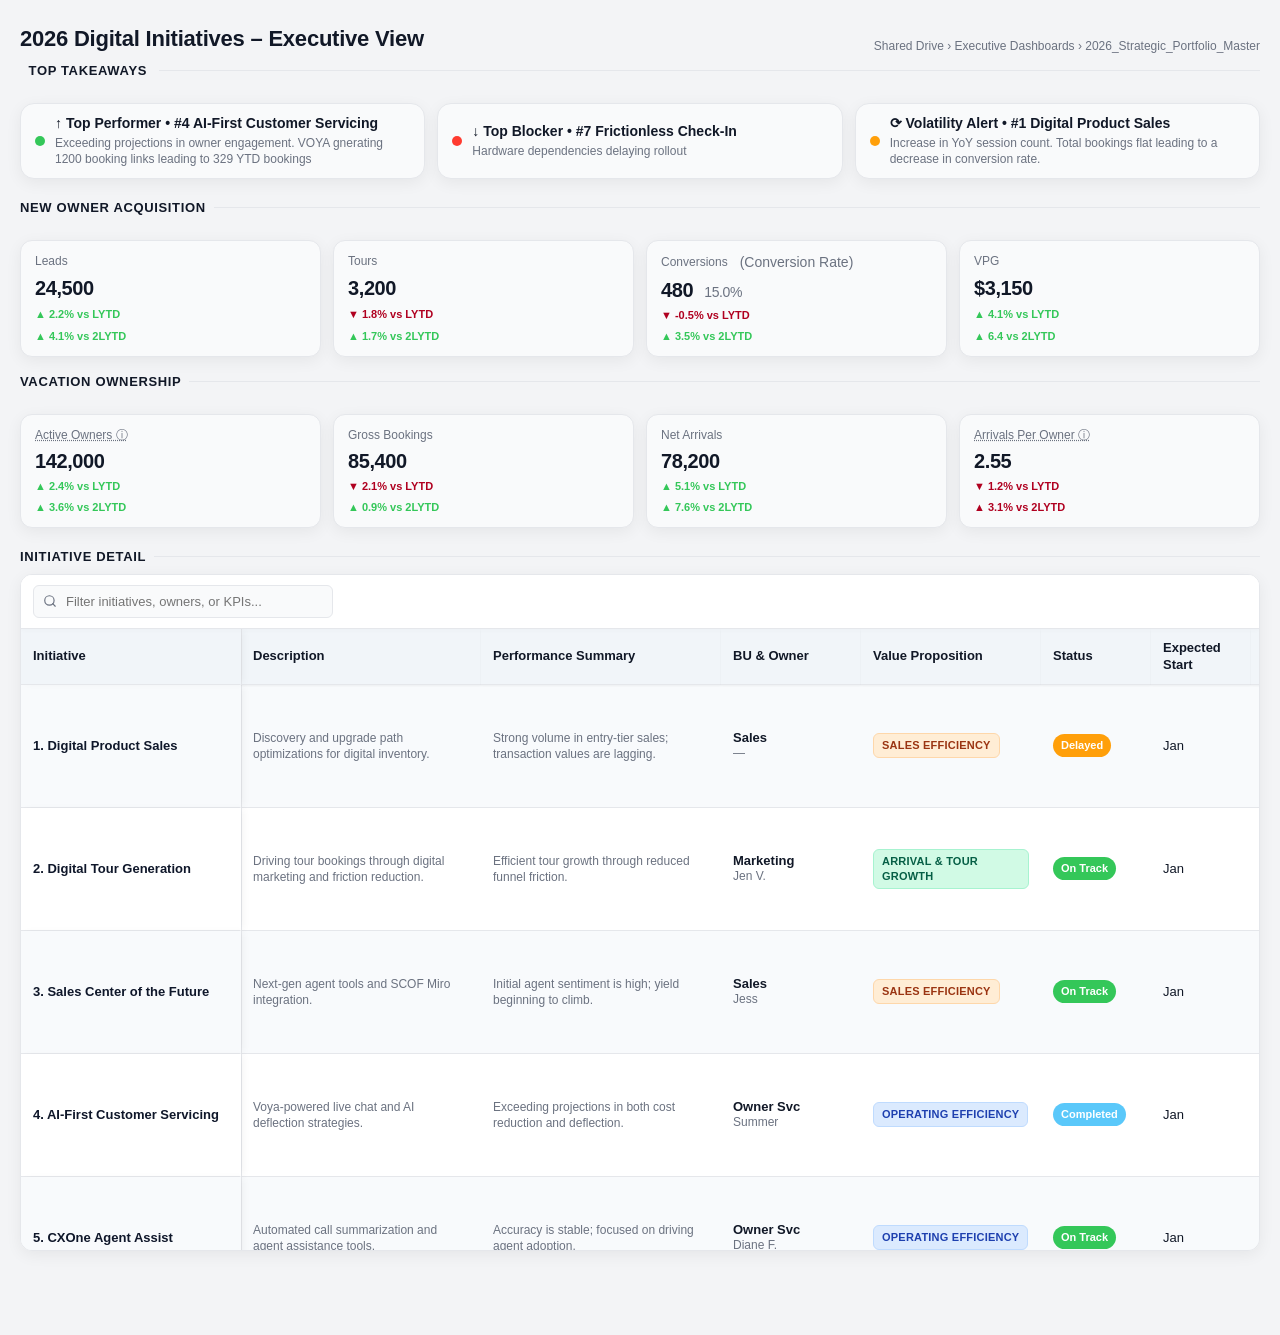
==== docs/2026 Digital Portfolio Initiative Dashboard V0.2.html @ 613de6ae "Move dashboard HTML files to docs/ and add TOC links Move 3 uploaded dashboards from docs/data/ to d" ====
<!doctype html>
<html lang="en">
<head>
  <meta charset="utf-8" />
  <title>2026 Digital Initiatives – Executive Excel View</title>
  <meta name="viewport" content="width=device-width, initial-scale=1" />
  <style>
    /* ========================================
      CSS VARIABLES & THEME CONFIGURATION
      ========================================
    */
    :root {
      --bg: #F3F4F6;
      --surface: #F9FAFB;
      --text: #111827;
      --muted: #6B7280;
      --grid: #E5E7EB;
      --shadow: 0 4px 16px rgba(0, 0, 0, .06);
      
      /* Header Background */
      --header-bg: #F1F5F9; 

      /* Status Colors */
      --accent: #0A84FF;
      --ok: #34C759;
      --warn: #FF9F0A;
      --danger: #FF3B30;
      --done: #5AC8FA;
      
      /* Delta Colors */
      --pos: #0654B5;
      --neg: #B00020;
      
      /* Value Prop Colors */
      --vp-guest-bg: #F3E8FF; --vp-guest-text: #6B21A8; 
      --vp-ops-bg: #DBEAFE; --vp-ops-text: #1E40AF;   
      --vp-sales-bg: #FFEDD5; --vp-sales-text: #9A3412; 
      --vp-growth-bg: #D1FAE5; --vp-growth-text: #065F46;

      /* Fonts */
      --font-ui: -apple-system, BlinkMacSystemFont, "Segoe UI", Roboto, Helvetica, Arial, "Apple Color Emoji", "Segoe UI Emoji";
      --font-tabular: ui-monospace, SFMono-Regular, Menlo, Monaco, Consolas, "Liberation Mono", monospace;
      
      /* Dimensions */
      --spark-w: clamp(140px, 15vw, 240px);
      --spark-h: 24px;
    }

    /* ========================================
      GLOBAL RESET & LAYOUT
      ========================================
    */
    html, body {
      background: var(--bg);
      color: var(--text);
      margin: 0;
    }

    body {
      font-family: var(--font-ui);
      line-height: 1.35;
      display: flex;
      flex-direction: column;
      min-height: 100vh;
    }

    .wrap {
      width: 100%;
      max-width: 1800px;
      margin: 0 auto;
      padding: 24px 20px 60px; /* Added bottom padding for scroll clearance */
      display: flex;
      flex-direction: column;
      box-sizing: border-box;
    }

    /* ========================================
      HEADER & SIGNALS SECTIONS
      ========================================
    */
    header.page-title {
      display: grid;
      grid-template-columns: 1fr auto;
      align-items: end;
      gap: 12px;
      margin-bottom: 8px;
    }

    header.page-title h1 {
      margin: 0;
      font-weight: 700;
      letter-spacing: -0.01em;
      font-size: 22px;
    }

    header.page-title .path {
      color: var(--muted);
      font-size: 12px;
    }

    .signals {
      display: grid;
      grid-template-columns: repeat(3, 1fr);
      gap: 12px;
      margin: 16px 0 20px;
    }

    .chip {
      background: var(--surface);
      border: 1px solid var(--grid);
      border-radius: 14px;
      padding: 10px 14px;
      box-shadow: var(--shadow);
      display: grid;
      grid-template-columns: auto 1fr;
      gap: 10px;
      align-items: center;
    }

    .dot { width: 10px; height: 10px; border-radius: 50%; }
    .chip.top .dot { background: var(--ok); }
    .chip.block .dot { background: var(--danger); }
    .chip.vol .dot { background: var(--warn); }
    
    .chip h3 { margin: 0; font-size: 14px; }
    .chip p { margin: 2px 0 0; font-size: 12px; color: var(--muted); }

    /* ========================================
      KPI SUMMARY SECTION
      ========================================
    */
    .kpi-container {
      margin-bottom: 20px;
      display: flex;
      flex-direction: column;
      gap: 16px;
    }

    .kpi-row-header {
      font-size: 13px;
      font-weight: 700;
      color: var(--text);
      text-transform: uppercase;
      letter-spacing: 0.05em;
      margin-bottom: 8px;
      display: flex;
      align-items: center;
      gap: 8px;
    }

    .kpi-row-header::after {
      content: '';
      flex: 1;
      height: 1px;
      background: var(--grid);
    }

    .cards-row {
      display: grid;
      grid-template-columns: repeat(4, 1fr);
      gap: 12px;
    }

    .card {
      background: var(--surface);
      border: 1px solid var(--grid);
      border-radius: 12px;
      padding: 12px 14px;
      box-shadow: var(--shadow);
      display: flex;
      flex-direction: column;
      justify-content: space-between;
    }

    .card .label { 
      font-size: 12px; 
      color: var(--muted); 
      margin-bottom: 6px; 
      display: flex;
      align-items: center;
      gap: 6px;
    }
    
    .card .value { 
      font-size: 20px; 
      font-weight: 700; 
      letter-spacing: -0.02em; 
      font-variant-numeric: tabular-nums; 
      color: var(--text);
      line-height: 1.2;
    }

    .card .sub-value {
      font-size: 14px;
      font-weight: 500;
      color: var(--muted);
      margin-left: 6px;
    }
    
    /* Comparison / Trend Style */
    .card .comp {
      font-size: 11px;
      margin-top: 6px;
      font-weight: 600;
      display: flex;
      align-items: center;
      gap: 4px;
    }
    .comp.pos { color: var(--ok); }
    .comp.neg { color: var(--neg); }

    /* Tooltips */
    .has-tooltip {
      cursor: help;
      text-decoration: underline dotted var(--muted);
      position: relative;
    }

    .has-tooltip:hover::after {
      content: attr(data-tooltip);
      position: absolute;
      bottom: 100%;
      left: 0;
      transform: translateY(-8px);
      background: #1F2937;
      color: #fff;
      padding: 8px 12px;
      border-radius: 6px;
      font-size: 12px;
      line-height: 1.4;
      white-space: pre-wrap;
      width: 220px;
      z-index: 100;
      box-shadow: 0 10px 15px -3px rgba(0, 0, 0, 0.1);
      font-weight: 400;
      pointer-events: none;
    }

    /* Utilities */
    .text-ok { color: var(--ok); font-weight: 600; }
    .text-neg { color: var(--neg); font-weight: 600; }
    .delta.pos { color: var(--pos); font-weight: 600; }
    .delta.neg { color: var(--neg); font-weight: 600; }
    
    /* ========================================
      SEARCH FEATURE
      ========================================
    */
    .search-container {
      position: sticky;
      top: 0;
      left: 0;
      z-index: 30;
      background: #fff;
      padding: 10px 12px;
      border-bottom: 1px solid var(--grid);
      display: flex;
      align-items: center;
      box-shadow: 0 2px 4px rgba(0,0,0,0.02); 
    }
    
    .search-wrapper {
      position: relative;
      width: 300px;
    }
    
    .search-icon {
      position: absolute;
      left: 10px;
      top: 50%;
      transform: translateY(-50%);
      color: var(--muted);
      width: 14px;
      height: 14px;
      pointer-events: none;
    }
    
    #tableSearch {
      width: 100%;
      padding: 8px 12px 8px 32px;
      border: 1px solid var(--grid);
      border-radius: 6px;
      font-size: 13px;
      font-family: var(--font-ui);
      background: var(--surface);
      transition: all 0.2s ease;
      box-sizing: border-box;
    }
    
    #tableSearch:focus {
      outline: none;
      border-color: var(--accent);
      background: #fff;
      box-shadow: 0 0 0 3px rgba(10, 132, 255, 0.1);
    }

    tr.hidden { display: none; }

    /* ========================================
      MAIN DATA TABLE STYLES
      ========================================
    */
    .table-wrap {
      background: #fff;
      border: 1px solid var(--grid);
      border-radius: 12px;
      box-shadow: var(--shadow);
      
      /* SCROLL CONFIGURATION: 
         1. overflow: auto allows both X and Y scrolling within this box.
         2. max-height: 75vh ensures the box never grows larger than 75% of the screen.
            This forces the scrollbar to appear at the bottom of the viewport 
            even if the list is very long. 
      */
      overflow: auto;
      max-height: 75vh;
      
      margin-bottom: 24px;
      position: relative;
    }

    table {
      width: 100%;
      border-collapse: separate;
      border-spacing: 0;
      font-size: 13px;
      table-layout: fixed;
      min-width: 1600px; /* Forces horizontal scroll on smaller screens */
    }

    /* COLUMN WIDTHS */
    col.col-init { width: 220px; }
    col.col-desc { width: 240px; }
    col.col-perf { width: 240px; }
    col.col-owner { width: 140px; }
    col.col-value { width: 180px; } 
    col.col-status { width: 110px; }
    col.col-start { width: 100px; }
    col.col-astart { width: 100px; }
    col.col-expq { width: 120px; }
    col.col-acomp { width: 120px; }
    col.col-cost { width: 100px; }
    col.col-roi { width: 100px; }
    col.col-actroi { width: 100px; }
    col.col-kpi { width: 140px; }
    col.col-actual { width: 90px; }
    col.col-proj { width: 90px; }
    col.col-goal { width: 90px; }
    col.col-delta { width: 100px; }
    col.col-kpiCharts { width: 200px; }

    /* Table Header Styling */
    thead th {
      position: sticky;
      /* Top offset accounts for the search bar height (approx 53px) */
      top: 53px; 
      background: var(--header-bg); 
      z-index: 20;
      text-align: left;
      padding: 10px 12px;
      border-bottom: 1px solid var(--grid);
      font-weight: 600;
      box-shadow: 0 1px 2px rgba(0,0,0,0.05);
    }

    tbody td {
      border-bottom: 1px solid var(--grid);
      padding: 8px 12px;
      vertical-align: middle;
    }

    /* ZEBRA STRIPING */
    tbody tr:nth-child(6n+1), tbody tr:nth-child(6n+2), tbody tr:nth-child(6n+3) { background-color: #F8FAFC; }
    tbody tr:nth-child(6n+1) .sticky, tbody tr:nth-child(6n+2) .sticky, tbody tr:nth-child(6n+3) .sticky { background-color: #F8FAFC; }
    tbody tr:nth-child(6n+4) .sticky, tbody tr:nth-child(6n+5) .sticky, tbody tr:nth-child(6n+6) .sticky { background-color: #FFFFFF; }

    /* STICKY COLUMN (LEFT) */
    th.sticky, td.sticky {
      position: sticky;
      left: 0;
      z-index: 15; /* Higher than normal cells, lower than Thead */
      background: inherit; 
      box-shadow: 4px 0 8px -2px rgba(0,0,0,0.05), 1px 0 0 var(--grid);
      border-right: 1px solid transparent; 
    }
    
    /* Sticky Corner (Top Left) needs highest Z-index */
    thead th.sticky {
      z-index: 25;
      background: var(--header-bg);
    }

    /* Alignment & Cells */
    td.center { text-align: center; }
    td.right { text-align: right; font-variant-numeric: tabular-nums; font-family: var(--font-tabular); }

    .status { display: inline-block; padding: 4px 8px; border-radius: 999px; font-size: 11px; font-weight: 600; }
    .status.on { color: #fff; background: var(--ok); }
    .status.delay { color: #fff; background: var(--warn); }
    .status.done { color: #fff; background: var(--done); }
    .status.block { color: #fff; background: var(--danger); }

    .vp-pill { display: inline-block; padding: 4px 8px; border-radius: 6px; font-size: 11px; font-weight: 600; text-transform: uppercase; letter-spacing: 0.02em; }
    .vp-pill.guest { background: var(--vp-guest-bg); color: var(--vp-guest-text); border: 1px solid #E9D5FF; }
    .vp-pill.ops { background: var(--vp-ops-bg); color: var(--vp-ops-text); border: 1px solid #BFDBFE; }
    .vp-pill.sales { background: var(--vp-sales-bg); color: var(--vp-sales-text); border: 1px solid #FED7AA; }
    .vp-pill.growth { background: var(--vp-growth-bg); color: var(--vp-growth-text); border: 1px solid #A7F3D0; }

    .bu-cell { display: flex; flex-direction: column; line-height: 1.25; }
    .bu-text { font-weight: 700; font-size: 13px; color: var(--text); }
    .owner-text { font-size: 12px; color: var(--muted); }
    
    .cost-shared { background: #FFFBEB; color: #92400E; font-weight: 600; border-left: 3px solid #F59E0B; }

    td.kpi { color: #0F172A; font-weight: 600; }
    td.rowhead { font-weight: 700; color: #0F172A; }
    td.desc, td.perf { color: var(--muted); font-size: 12px; }

    /* Sparklines */
    .spark-cell { display: flex; align-items: center; height: 100%; }
    .spark { width: 100%; height: var(--spark-h); display: flex; align-items: center; }
    svg.sparkline { width: 100%; height: var(--spark-h); }
    .spark .label { margin-left: 8px; font-size: 11px; color: var(--muted); white-space: nowrap; min-width: 40px; }

    @media (max-width: 980px) {
      .signals { grid-template-columns: 1fr; }
      .cards-row { grid-template-columns: repeat(2, 1fr); }
    }
  </style>
  <script>
    function renderSparkline(cell) {
      const raw = (cell.getAttribute('data-series') || '').split(',').map(n => parseFloat(n.trim())).filter(n => !isNaN(n));
      if (raw.length < 2) return;
      const styles = getComputedStyle(cell);
      const w = 180; const h = 24;
      const min = Math.min(...raw); const max = Math.max(...raw); const xStep = w / (raw.length - 1);
      const pts = raw.map((v, i) => {
        const x = i * xStep;
        const padding = 2;
        const availableH = h - (padding * 2);
        const y = (h - padding) - ((v - min) / (max - min || 1)) * availableH;
        return `${x.toFixed(2)},${y.toFixed(2)}`;
      }).join(' ');
      const svg = document.createElementNS('http://www.w3.org/2000/svg', 'svg');
      svg.setAttribute('class', 'sparkline');
      svg.setAttribute('viewBox', `0 0 ${w} ${h}`);
      svg.setAttribute('preserveAspectRatio', 'none'); 
      const poly = document.createElementNS('http://www.w3.org/2000/svg', 'polyline');
      poly.setAttribute('fill', 'none');
      poly.setAttribute('stroke', getComputedStyle(document.documentElement).getPropertyValue('--accent').trim());
      poly.setAttribute('stroke-width', '2');
      poly.setAttribute('points', pts);
      svg.appendChild(poly);
      cell.innerHTML = '';
      cell.appendChild(svg);
      const last = raw[raw.length - 1]; const first = raw[0]; const dir = last - first;
      const label = document.createElement('span');
      label.className = 'label';
      label.textContent = (dir > 0 ? '▲ ' : dir < 0 ? '▼ ' : '■ ') + last.toString();
      cell.appendChild(label);
    }
    function renderAllSparklines() { document.querySelectorAll('.spark').forEach(renderSparkline); }
    function initSearch() {
      const searchInput = document.getElementById('tableSearch');
      if(!searchInput) return;
      searchInput.addEventListener('keyup', function(e) {
        const term = e.target.value.toLowerCase();
        const tbody = document.querySelector('table tbody');
        const rows = Array.from(tbody.getElementsByTagName('tr'));
        for (let i = 0; i < rows.length; i += 3) {
          const group = rows.slice(i, i + 3);
          if (group.length === 0) continue;
          const groupText = group.map(row => row.textContent).join(' ').toLowerCase();
          const isMatch = groupText.includes(term);
          group.forEach(row => { if (isMatch) row.classList.remove('hidden'); else row.classList.add('hidden'); });
        }
      });
    }
    window.addEventListener('DOMContentLoaded', () => { renderAllSparklines(); initSearch(); });
    window.addEventListener('resize', renderAllSparklines);
  </script>
</head>
<body>
  <div class="wrap">
    <header class="page-title">
      <h1>2026 Digital Initiatives – Executive View &nbsp;</h1>
      <div class="path">Shared Drive › Executive Dashboards › 2026_Strategic_Portfolio_Master</div>
    </header>
<div class="kpi-row-header">&nbsp; Top Takeaways&nbsp;</div>
    <section class="signals" aria-label="Portfolio signals">
      <div class="chip top">
        <span class="dot"></span>
        <div>
          <h3>↑ Top Performer • #4 AI‑First Customer Servicing</h3>
          <p>Exceeding projections in owner engagement. VOYA gnerating 1200 booking links leading to 329 YTD bookings</p>
        </div>
      </div>
      <div class="chip block">
        <span class="dot"></span>
        <div>
          <h3>↓ Top Blocker • #7 Frictionless Check‑In</h3>
          <p>Hardware dependencies delaying rollout</p>
        </div>
      </div>
      <div class="chip vol">
        <span class="dot"></span>
        <div>
          <h3>⟳ Volatility Alert • #1 Digital Product Sales</h3>
          <p>Increase in YoY session count. Total bookings flat leading to a decrease in conversion rate.</p>
        </div>
      </div>
    </section>

    <section class="kpi-container" aria-label="KPI Dashboards">
      
      <div class="kpi-row-header">New Owner Acquisition</div>
      <div class="cards-row">
        <div class="card">
          <div class="label">Leads</div>
          <div class="value">24,500</div>
          <div class="comp pos">▲ 2.2% vs LYTD</div>
		  <div class="comp pos">▲ 4.1% vs 2LYTD</div>
        </div>
        <div class="card">
          <div class="label">Tours</div>
          <div class="value">3,200</div>
          <div class="comp neg">▼ 1.8% vs LYTD</div>
		  <div class="comp pos">▲ 1.7% vs 2LYTD</div>
        </div>
        <div class="card">
          <div class="label">Conversions <span class="sub-value">(Conversion Rate)</span></div>
          <div class="value">480 <span class="sub-value text-ok">15.0%</span></div>
          <div class="comp neg">▼ -0.5% vs LYTD</div>
		  <div class="comp pos">▲ 3.5% vs 2LYTD</div>
        </div>
        <div class="card">
          <div class="label">VPG</div>
          <div class="value">$3,150</div>
          <div class="comp pos">▲ 4.1% vs LYTD</div>
		  <div class="comp pos">▲ 6.4 vs 2LYTD </div>
      </div>
	  </div>

      <div class="kpi-row-header">Vacation Ownership</div>
      <div class="cards-row">
        <div class="card">
          <div class="label has-tooltip" data-tooltip="Count of Membership Numbers who actively stayed on property in the past rolling 12 months">
            Active Owners ⓘ
          </div>
          <div class="value">142,000</div>
          <div class="comp pos">▲ 2.4% vs LYTD</div>
		  <div class="comp pos">▲ 3.6% vs 2LYTD</div>
        </div>
        <div class="card">
           <div class="label">Gross Bookings</div>
           <div class="value">85,400</div>
           <div class="comp neg">▼ 2.1% vs LYTD</div>
		   <div class="comp pos">▲ 0.9% vs 2LYTD</div>
        </div>
        <div class="card">
           <div class="label">Net Arrivals</div>
           <div class="value">78,200</div>
           <div class="comp pos">▲ 5.1% vs LYTD</div>
		   <div class="comp pos">▲ 7.6% vs 2LYTD</div>
        </div>
        <div class="card">
          <div class="label has-tooltip" data-tooltip="Arrivals divided by active owners">
            Arrivals Per Owner ⓘ
          </div>
          <div class="value">2.55</div>
          <div class="comp neg">▼ 1.2% vs LYTD</div>
		  <div class="comp neg">▲ 3.1% vs 2LYTD</div>
        </div>
      </div>
	   

    </section>
<div class="kpi-row-header">Initiative Detail</div>
    <div class="table-wrap" role="region" aria-label="Initiatives table">
      <div class="search-container">
        <div class="search-wrapper">
          <svg class="search-icon" xmlns="http://www.w3.org/2000/svg" viewBox="0 0 24 24" fill="none" stroke="currentColor" stroke-width="2" stroke-linecap="round" stroke-linejoin="round">
            <circle cx="11" cy="11" r="8"></circle>
            <line x1="21" y1="21" x2="16.65" y2="16.65"></line>
          </svg>
          <input type="text" id="tableSearch" placeholder="Filter initiatives, owners, or KPIs..." aria-label="Search Table">
        </div>
      </div>

      <table>
        <colgroup>
          <col class="col-init">  <col class="col-desc">  <col class="col-perf">  <col class="col-owner"> <col class="col-value"> <col class="col-status"><col class="col-start"><col class="col-astart"><col class="col-expq"><col class="col-acomp"> <col class="col-cost"><col class="col-roi"><col class="col-actroi"> <col class="col-kpi">
          <col class="col-actual"><col class="col-proj"><col class="col-goal"><col class="col-delta">
          <col class="col-kpiCharts">
        </colgroup>
        <thead>
          <tr>
            <th class="sticky">Initiative</th>
            <th>Description</th><th>Performance Summary</th>
            <th>BU &amp; Owner</th>
            <th>Value Proposition</th>
            <th>Status</th>
            <th>Expected Start</th><th>Actual Start</th><th>Expected Completion</th><th>Actual Completion</th>
            <th class="center">Earmark ($M)</th><th class="center">Est. ROI</th><th class="center">Act. ROI</th>
            <th>Initiative KPIs</th><th class="center">Actual</th><th class="center">Proj</th><th class="center">Goal</th><th class="right">Δ vs Goal</th><th>Trend</th>
          </tr>
        </thead>
        <tbody>
          
          <tr>
            <td class="rowhead sticky" rowspan="3">1. Digital Product Sales</td>
            
            <td class="desc" rowspan="3">Discovery and upgrade path optimizations for digital inventory.</td>
            <td class="perf" rowspan="3">Strong volume in entry‑tier sales; transaction values are lagging.</td>

            <td rowspan="3">
              <div class="bu-cell">
                <span class="bu-text">Sales</span>
                <span class="owner-text">—</span>
              </div>
            </td>
            <td rowspan="3"><span class="vp-pill sales">Sales Efficiency</span></td>
            <td rowspan="3"><span class="status delay">Delayed</span></td>
            <td rowspan="3">Jan</td><td rowspan="3">—</td><td rowspan="3">—</td><td rowspan="3">—</td>
            
            <td class="center rowhead" rowspan="3">0.25</td>
            <td class="center" rowspan="3"></td>
            <td class="center" rowspan="3"></td>

            <td class="kpi">Conv Rate</td>
            <td class="center text-neg">8.2%</td><td class="center text-neg">8.0%</td><td class="center">8.5%</td>
            <td class="right delta neg">−0.3%</td>
            <td><div class="spark" data-series="8.1,8.3,8.2,8.6"></div></td>
          </tr>
          <tr>
            <td class="kpi">Avg Value</td>
            <td class="center text-neg">$390</td><td class="center text-neg">$425</td><td class="center">$450</td>
            <td class="right delta neg">−$60</td>
            <td><div class="spark" data-series="420,415,410,390"></div></td>
          </tr>
          <tr>
            <td class="kpi">Velocity</td>
            <td class="center text-neg">13d</td><td class="center text-neg">14d</td><td class="center">12d</td>
            <td class="right delta neg">+1d</td>
            <td><div class="spark" data-series="13,13,14,13"></div></td>
          </tr>

          <tr>
            <td class="rowhead sticky" rowspan="3">2. Digital Tour Generation</td>
            <td class="desc" rowspan="3">Driving tour bookings through digital marketing and friction reduction.</td>
            <td class="perf" rowspan="3">Efficient tour growth through reduced funnel friction.</td>

            <td rowspan="3">
              <div class="bu-cell">
                <span class="bu-text">Marketing</span>
                <span class="owner-text">Jen V.</span>
              </div>
            </td>
            <td rowspan="3"><span class="vp-pill growth">Arrival &amp; Tour Growth</span></td>
            <td rowspan="3"><span class="status on">On Track</span></td>
            <td rowspan="3">Jan</td><td rowspan="3">—</td><td rowspan="3">—</td><td rowspan="3">—</td>
            
            <td class="center rowhead" rowspan="3">1.75</td>
            <td class="center" rowspan="3"></td>
            <td class="center" rowspan="3"></td>

            <td class="kpi">Pkg Conv</td>
            <td class="center text-ok">4.1%</td><td class="center text-neg">3.8%</td><td class="center">4.0%</td>
            <td class="right delta pos">+0.1%</td>
            <td><div class="spark" data-series="3.7,3.8,4.0,4.1"></div></td>
          </tr>
          <tr>
            <td class="kpi">Tours</td>
            <td class="center text-neg">1,150</td><td class="center text-neg">1,000</td><td class="center">1,200</td>
            <td class="right delta neg">−50</td>
            <td><div class="spark" data-series="980,1050,1100,1150"></div></td>
          </tr>
          <tr>
            <td class="kpi">Friction</td>
            <td class="center text-ok">−22%</td><td class="center text-neg">−15%</td><td class="center">−20%</td>
            <td class="right delta pos">−2%</td>
            <td><div class="spark" data-series="-10,-14,-18,-22"></div></td>
          </tr>

          <tr>
            <td class="rowhead sticky" rowspan="3">3. Sales Center of the Future</td>
            <td class="desc" rowspan="3">Next‑gen agent tools and SCOF Miro integration.</td>
            <td class="perf" rowspan="3">Initial agent sentiment is high; yield beginning to climb.</td>

            <td rowspan="3">
              <div class="bu-cell">
                <span class="bu-text">Sales</span>
                <span class="owner-text">Jess</span>
              </div>
            </td>
            <td rowspan="3"><span class="vp-pill sales">Sales Efficiency</span></td>
            <td rowspan="3"><span class="status on">On Track</span></td>
            <td rowspan="3">Jan</td><td rowspan="3">—</td><td rowspan="3">—</td><td rowspan="3">—</td>
            
            <td class="center rowhead" rowspan="3">3.65</td>
            <td class="center" rowspan="3"></td>
            <td class="center" rowspan="3"></td>

            <td class="kpi">Lead Conv</td>
            <td class="center text-neg">14%</td><td class="center text-neg">14%</td><td class="center">15%</td>
            <td class="right delta neg">−1%</td>
            <td><div class="spark" data-series="13.8,14.0,14.0,14.0"></div></td>
          </tr>
          <tr>
            <td class="kpi">Agent Yield</td>
            <td class="center text-neg">+10%</td><td class="center text-neg">+10%</td><td class="center">+12%</td>
            <td class="right delta neg">−2%</td>
            <td><div class="spark" data-series="8,9,10,10"></div></td>
          </tr>
          <tr>
            <td class="kpi">Miro Adopt</td>
            <td class="center text-neg">92%</td><td class="center text-neg">90%</td><td class="center">95%</td>
            <td class="right delta neg">−3%</td>
            <td><div class="spark" data-series="88,90,91,92"></div></td>
          </tr>

          <tr>
            <td class="rowhead sticky" rowspan="3">4. AI‑First Customer Servicing</td>
            <td class="desc" rowspan="3">Voya‑powered live chat and AI deflection strategies.</td>
            <td class="perf" rowspan="3">Exceeding projections in both cost reduction and deflection.</td>

            <td rowspan="3">
              <div class="bu-cell">
                <span class="bu-text">Owner Svc</span>
                <span class="owner-text">Summer</span>
              </div>
            </td>
            <td rowspan="3"><span class="vp-pill ops">Operating Efficiency</span></td>
            <td rowspan="3"><span class="status done">Completed</span></td>
            <td rowspan="3">Jan</td><td rowspan="3">—</td><td rowspan="3">—</td><td rowspan="3">—</td>
            
            <td class="center rowhead" rowspan="3">1.90</td>
            <td class="center" rowspan="3"></td>
            <td class="center" rowspan="3"></td>

            <td class="kpi">Deflection</td>
            <td class="center text-ok">42%</td><td class="center text-ok">35%</td><td class="center">30%</td>
            <td class="right delta pos">+12%</td>
            <td><div class="spark" data-series="28,32,38,42"></div></td>
          </tr>
          <tr>
            <td class="kpi">CSAT</td>
            <td class="center text-ok">4.6</td><td class="center text-neg">4.2</td><td class="center">4.5</td>
            <td class="right delta pos">+0.1</td>
            <td><div class="spark" data-series="4.2,4.3,4.4,4.6"></div></td>
          </tr>
          <tr>
            <td class="kpi">Cost/Chat</td>
            <td class="center text-ok">$1.25</td><td class="center text-ok">$1.40</td><td class="center">$1.50</td>
            <td class="right delta pos">−$0.25</td>
            <td><div class="spark" data-series="1.45,1.40,1.35,1.25"></div></td>
          </tr>

          <tr>
            <td class="rowhead sticky" rowspan="3">5. CXOne Agent Assist</td>
            <td class="desc" rowspan="3">Automated call summarization and agent assistance tools.</td>
            <td class="perf" rowspan="3">Accuracy is stable; focused on driving agent adoption.</td>

            <td rowspan="3">
              <div class="bu-cell">
                <span class="bu-text">Owner Svc</span>
                <span class="owner-text">Diane F.</span>
              </div>
            </td>
            <td rowspan="3"><span class="vp-pill ops">Operating Efficiency</span></td>
            <td rowspan="3"><span class="status on">On Track</span></td>
            <td rowspan="3">Jan</td><td rowspan="3">—</td><td rowspan="3">—</td><td rowspan="3">—</td>
            
            <td class="center rowhead" rowspan="3">0.60</td>
            <td class="center" rowspan="3"></td>
            <td class="center" rowspan="3"></td>

            <td class="kpi">Summary Acc</td>
            <td class="center text-neg">91%</td><td class="center text-neg">92%</td><td class="center">95%</td>
            <td class="right delta neg">−4%</td>
            <td><div class="spark" data-series="90,91,91,91"></div></td>
          </tr>
          <tr>
            <td class="kpi">ACW Reduction</td>
            <td class="center text-neg">−28s</td><td class="center text-neg">−30s</td><td class="center">−45s</td>
            <td class="right delta neg">+17s</td>
            <td><div class="spark" data-series="-20,-24,-26,-28"></div></td>
          </tr>
          <tr>
            <td class="kpi">Adoption</td>
            <td class="center text-neg">88%</td><td class="center text-neg">85%</td><td class="center">90%</td>
            <td class="right delta neg">−2%</td>
            <td><div class="spark" data-series="84,86,87,88"></div></td>
          </tr>

          <tr>
            <td class="rowhead sticky" rowspan="3">6. Onsite Digital Exp</td>
            <td class="desc" rowspan="3">On‑resort digital engagement and non‑owner lead generation.</td>
            <td class="perf" rowspan="3">Effective non‑owner lead capture at top‑tier resorts.</td>

            <td rowspan="3">
              <div class="bu-cell">
                <span class="bu-text">Club Mgmt</span>
                <span class="owner-text">Summer</span>
              </div>
            </td>
            <td rowspan="3"><span class="vp-pill growth">Arrival &amp; Tour Growth</span></td>
            <td rowspan="3"><span class="status on">On Track</span></td>
            <td rowspan="3">Jan</td><td rowspan="3">—</td><td rowspan="3">—</td><td rowspan="3">—</td>
            
            <td class="center cost-shared" rowspan="9">3.70<br><span style="font-size:10px; opacity:0.7">(Bundle)</span></td>
            
            <td class="center" rowspan="3"></td>
            <td class="center" rowspan="3"></td>

            <td class="kpi">Non‑Owner Ld</td>
            <td class="center text-ok">12%</td><td class="center text-neg">10%</td><td class="center">12%</td>
            <td class="right">0%</td>
            <td><div class="spark" data-series="9,10,11,12"></div></td>
          </tr>
          <tr>
            <td class="kpi">Activation</td>
            <td class="center text-ok">65%</td><td class="center text-neg">60%</td><td class="center">65%</td>
            <td class="right">0%</td>
            <td><div class="spark" data-series="59,61,63,65"></div></td>
          </tr>
          <tr>
            <td class="kpi">Engagement</td>
            <td class="center text-neg">4.2</td><td class="center text-neg">4.0</td><td class="center">4.5</td>
            <td class="right delta neg">−0.3</td>
            <td><div class="spark" data-series="4.0,4.1,4.2,4.2"></div></td>
          </tr>

          <tr>
            <td class="rowhead sticky" rowspan="3">7. Frictionless Check‑In</td>
            <td class="desc" rowspan="3">Digital‑first check‑in/out to reduce front‑desk friction.</td>
            <td class="perf" rowspan="3">Status critical; hardware dependencies delaying rollout.</td>

            <td rowspan="3">
              <div class="bu-cell">
                <span class="bu-text">Club Mgmt</span>
                <span class="owner-text">—</span>
              </div>
            </td>
            <td rowspan="3"><span class="vp-pill guest">Guest Experience</span></td>
            <td rowspan="3"><span class="status delay">Delayed</span></td>
            <td rowspan="3">TBD</td><td rowspan="3">TBD</td><td rowspan="3">—</td><td rowspan="3">—</td>
            
            <td class="center" rowspan="3"></td>
            <td class="center" rowspan="3"></td>

            <td class="kpi">Adoption</td>
            <td class="center text-neg">15%</td><td class="center text-neg">40%</td><td class="center">65%</td>
            <td class="right delta neg">−50%</td>
            <td><div class="spark" data-series="12,14,15,15"></div></td>
          </tr>
          <tr>
            <td class="kpi">Check‑In Time</td>
            <td class="center text-neg">6.5m</td><td class="center text-neg">4.0m</td><td class="center">2.0m</td>
            <td class="right delta neg">+4.5m</td>
            <td><div class="spark" data-series="5.5,6.0,6.2,6.5"></div></td>
          </tr>
          <tr>
            <td class="kpi">Arrival CSAT</td>
            <td class="center text-neg">3.8</td><td class="center text-neg">4.2</td><td class="center">4.5</td>
            <td class="right delta neg">−0.7</td>
            <td><div class="spark" data-series="4.1,4.0,3.9,3.8"></div></td>
          </tr>

          <tr>
            <td class="rowhead sticky" rowspan="3">8. Smarter Personalized Booking</td>
            <td class="desc" rowspan="3">AI‑driven recommendation engine for personalized stays.</td>
            <td class="perf" rowspan="3">Recommendations are driving incremental booking conversion.</td>

            <td rowspan="3">
              <div class="bu-cell">
                <span class="bu-text">Club Mgmt</span>
                <span class="owner-text">—</span>
              </div>
            </td>
            <td rowspan="3"><span class="vp-pill guest">Guest Experience</span></td>
            <td rowspan="3"><span class="status on">On Track</span></td>
            <td rowspan="3">Jan</td><td rowspan="3">—</td><td rowspan="3">—</td><td rowspan="3">—</td>
            
            <td class="center" rowspan="3"></td>
            <td class="center" rowspan="3"></td>

            <td class="kpi">Booking Conv</td>
            <td class="center text-neg">7.8%</td><td class="center text-neg">7.5%</td><td class="center">8.0%</td>
            <td class="right delta neg">−0.2%</td>
            <td><div class="spark" data-series="7.5,7.6,7.7,7.8"></div></td>
          </tr>
          <tr>
            <td class="kpi">Rec CTR</td>
            <td class="center text-ok">18%</td><td class="center text-neg">12%</td><td class="center">15%</td>
            <td class="right delta pos">+3%</td>
            <td><div class="spark" data-series="11,14,16,18"></div></td>
          </tr>
          <tr>
            <td class="kpi">Pers Lift</td>
            <td class="center text-neg">+19%</td><td class="center text-neg">+15%</td><td class="center">+20%</td>
            <td class="right delta neg">−1%</td>
            <td><div class="spark" data-series="14,16,18,19"></div></td>
          </tr>

          <tr>
            <td class="rowhead sticky" rowspan="3">9. Multi‑Channel Digital</td>
            <td class="desc" rowspan="3">Expanding feature parity across web and mobile applications.</td>
            <td class="perf" rowspan="3">Development on track for April launch; app migration is priority.</td>

            <td rowspan="3">
              <div class="bu-cell">
                <span class="bu-text">Club Mgmt</span>
                <span class="owner-text">—</span>
              </div>
            </td>
            <td rowspan="3"><span class="vp-pill ops">Operating Efficiency</span></td>
            <td rowspan="3"><span class="status on">On Track</span></td>
            <td rowspan="3">April</td><td rowspan="3">—</td><td rowspan="3">—</td><td rowspan="3">—</td>
            
            <td class="center rowhead" rowspan="3">1.50</td>
            <td class="center" rowspan="3"></td>
            <td class="center" rowspan="3"></td>

            <td class="kpi">Mobile Mix</td>
            <td class="center text-neg">28%</td><td class="center text-neg">30%</td><td class="center">35%</td>
            <td class="right delta neg">−7%</td>
            <td><div class="spark" data-series="26,27,27,28"></div></td>
          </tr>
          <tr>
            <td class="kpi">Retention</td>
            <td class="center text-neg">42%</td><td class="center text-neg">42%</td><td class="center">45%</td>
            <td class="right delta neg">−3%</td>
            <td><div class="spark" data-series="41,41,42,42"></div></td>
          </tr>
          <tr>
            <td class="kpi">Parity</td>
            <td class="center text-neg">85%</td><td class="center text-neg">95%</td><td class="center">100%</td>
            <td class="right delta neg">−15%</td>
            <td><div class="spark" data-series="80,82,84,85"></div></td>
          </tr>

          <tr>
            <td class="rowhead sticky" rowspan="3">10. Platform Modernization</td>
            <td class="desc" rowspan="3">Infrastructure upgrades and cloud cost optimizations.</td>
            <td class="perf" rowspan="3">Early efficiency gains are exceeding year‑end targets.</td>

            <td rowspan="3">
              <div class="bu-cell">
                <span class="bu-text">Platform</span>
                <span class="owner-text">—</span>
              </div>
            </td>
            <td rowspan="3"><span class="vp-pill ops">Operating Efficiency</span></td>
            <td rowspan="3"><span class="status done">Completed</span></td>
            <td rowspan="3">April</td><td rowspan="3">—</td><td rowspan="3">—</td><td rowspan="3">—</td>
            
            <td class="center rowhead" rowspan="3">3.35</td>
            <td class="center" rowspan="3"></td>
            <td class="center" rowspan="3"></td>

            <td class="kpi">Uptime</td>
            <td class="center text-ok">99.9%</td><td class="center text-ok">99.9%</td><td class="center">99.9%</td>
            <td class="right">0%</td>
            <td><div class="spark" data-series="99.9,99.9,99.9,99.9"></div></td>
          </tr>
          <tr>
            <td class="kpi">Latency</td>
            <td class="center text-ok">195ms</td><td class="center text-neg">215ms</td><td class="center">200ms</td>
            <td class="right delta pos">−5ms</td>
            <td><div class="spark" data-series="210,205,200,195"></div></td>
          </tr>
          <tr>
            <td class="kpi">Efficiency</td>
            <td class="center text-ok">−16%</td><td class="center text-neg">−12%</td><td class="center">−15%</td>
            <td class="right delta pos">−1%</td>
            <td><div class="spark" data-series="-10,-12,-14,-16"></div></td>
          </tr>

          <tr>
            <td class="rowhead sticky" rowspan="3">11. Data Marketplace</td>
            <td class="desc" rowspan="3">Centralized platform for internal data discovery and access.</td>
            <td class="perf" rowspan="3">Infrastructure build‑out in progress for July go‑live.</td>

            <td rowspan="3">
              <div class="bu-cell">
                <span class="bu-text">Data</span>
                <span class="owner-text">—</span>
              </div>
            </td>
            <td rowspan="3"><span class="vp-pill ops">Operating Efficiency</span></td>
            <td rowspan="3"><span class="status delay">Delayed</span></td>
            <td rowspan="3">July</td><td rowspan="3">—</td><td rowspan="3">—</td><td rowspan="3">—</td>
            
            <td class="center rowhead" rowspan="3">0.30</td>
            <td class="center" rowspan="3"></td>
            <td class="center" rowspan="3"></td>

            <td class="kpi">Speed</td>
            <td class="center text-neg">−40%</td><td class="center text-neg">−35%</td><td class="center">−50%</td>
            <td class="right delta neg">+10%</td>
            <td><div class="spark" data-series="-30,-35,-38,-40"></div></td>
          </tr>
          <tr>
            <td class="kpi">MAU</td>
            <td class="center text-neg">450</td><td class="center text-neg">400</td><td class="center">500</td>
            <td class="right delta neg">−50</td>
            <td><div class="spark" data-series="380,410,430,450"></div></td>
          </tr>
          <tr>
            <td class="kpi">Discovery</td>
            <td class="center text-neg">−35%</td><td class="center text-neg">−30%</td><td class="center">−45%</td>
            <td class="right delta neg">+10%</td>
            <td><div class="spark" data-series="-28,-30,-33,-35"></div></td>
          </tr>

          <tr>
            <td class="rowhead sticky" rowspan="3">12. Value Stream Data</td>
            <td class="desc" rowspan="3">Enterprise‑wide data accuracy and insight velocity.</td>
            <td class="perf" rowspan="3">Accuracy is meeting high standards; focused on time‑to‑insight.</td>

            <td rowspan="3">
              <div class="bu-cell">
                <span class="bu-text">Data</span>
                <span class="owner-text">—</span>
              </div>
            </td>
            <td rowspan="3"><span class="vp-pill ops">Operating Efficiency</span></td>
            <td rowspan="3"><span class="status done">Completed</span></td>
            <td rowspan="3">Jan</td><td rowspan="3">—</td><td rowspan="3">—</td><td rowspan="3">—</td>
            
            <td class="center rowhead" rowspan="3">2.00</td>
            <td class="center" rowspan="3"></td>
            <td class="center" rowspan="3"></td>

            <td class="kpi">Accuracy</td>
            <td class="center text-neg">97.5%</td><td class="center text-neg">96%</td><td class="center">98%</td>
            <td class="right delta neg">−0.5%</td>
            <td><div class="spark" data-series="96.5,97.0,97.2,97.5"></div></td>
          </tr>
          <tr>
            <td class="kpi">Insight Vel</td>
            <td class="center text-neg">2.5d</td><td class="center text-neg">3.0d</td><td class="center">2.0d</td>
            <td class="right delta neg">+0.5d</td>
            <td><div class="spark" data-series="3.2,2.9,2.7,2.5"></div></td>
          </tr>
          <tr>
            <td class="kpi">Value Realized</td>
            <td class="center text-neg">$2.1M</td><td class="center text-neg">$2.0M</td><td class="center">$2.5M</td>
            <td class="right delta neg">−$0.4M</td>
            <td><div class="spark" data-series="1.8,1.9,2.0,2.1"></div></td>
          </tr>
        </tbody>
      </table>
    </div>
  </div>
</body>
</html>
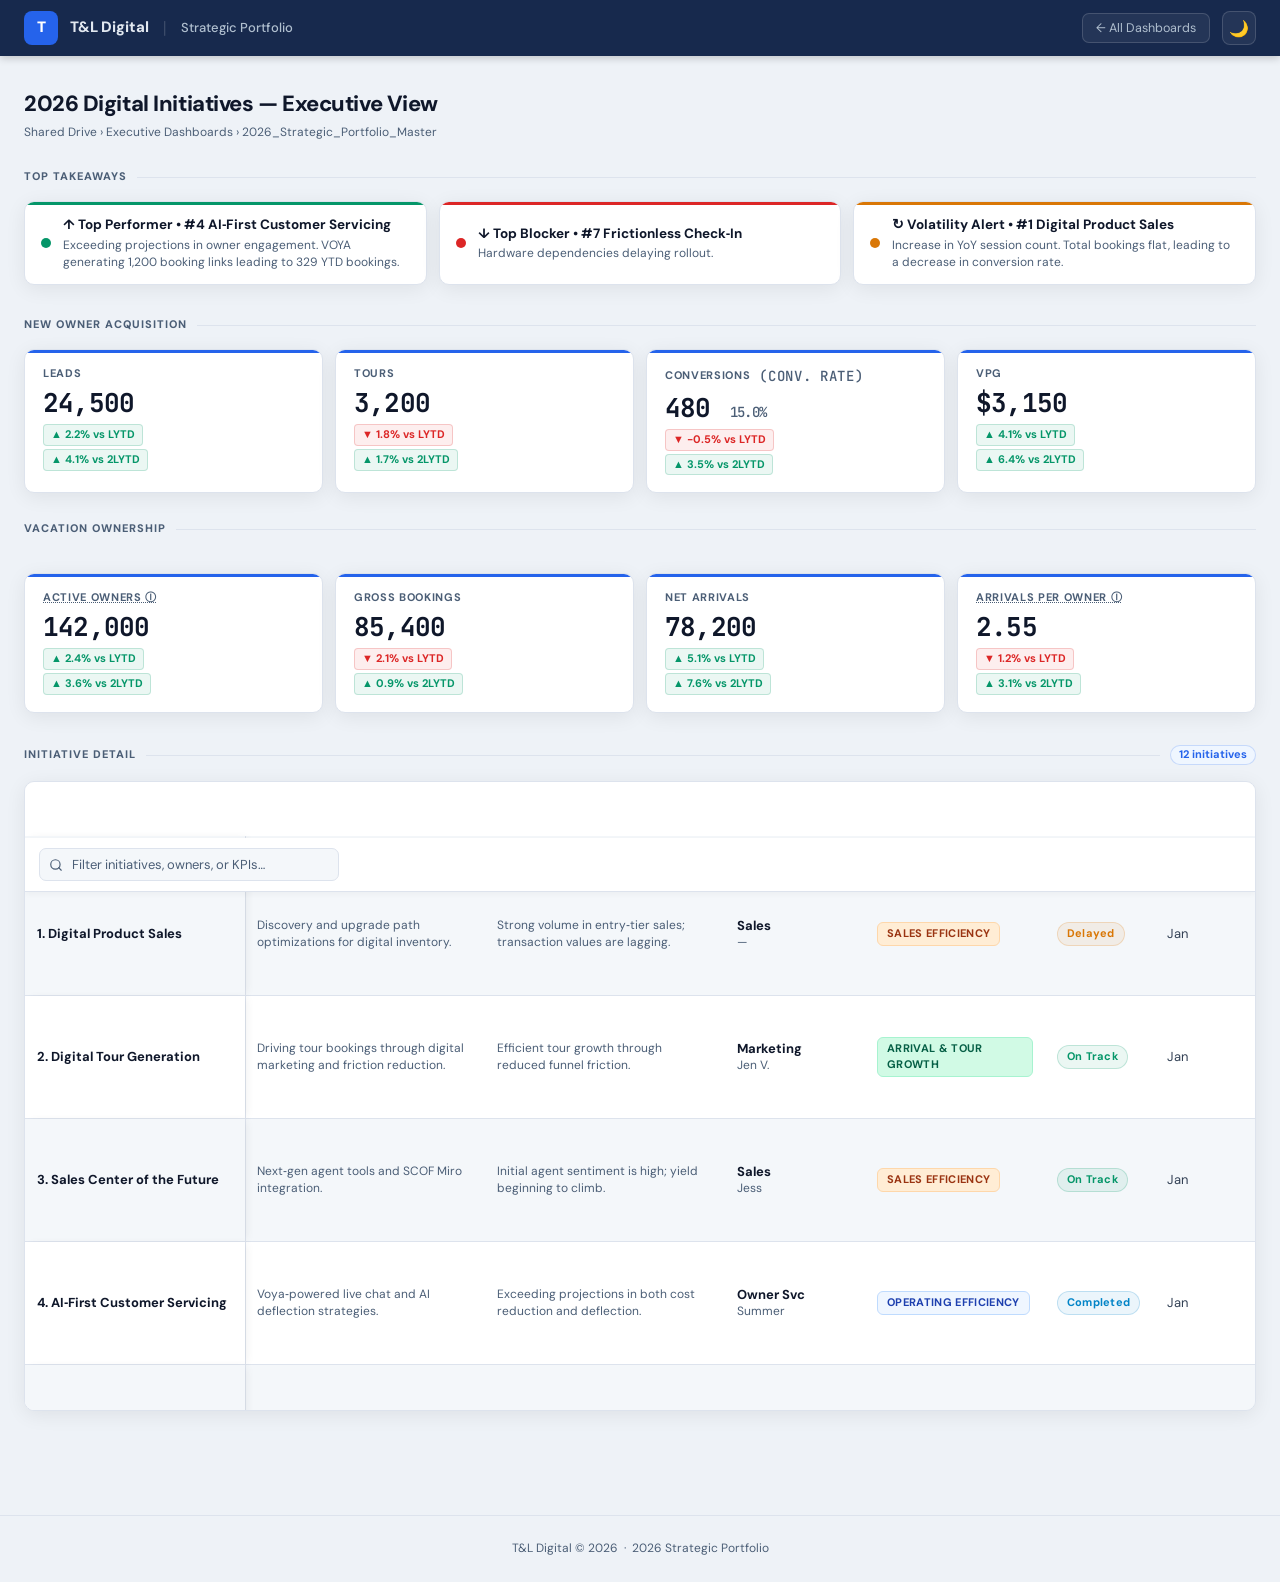
==== commit 11b34855: "Redesign initiative dashboard to match T&L shared visual framework - Add shared navy topbar with T&L" ====
--- a/docs/2026 Digital Portfolio Initiative Dashboard V0.2.html
+++ b/docs/2026 Digital Portfolio Initiative Dashboard V0.2.html
@@ -2,158 +2,218 @@
 <html lang="en">
 <head>
   <meta charset="utf-8" />
-  <title>2026 Digital Initiatives – Executive Excel View</title>
+  <title>2026 Digital Initiatives – Strategic Portfolio</title>
   <meta name="viewport" content="width=device-width, initial-scale=1" />
+  <link rel="preconnect" href="https://fonts.googleapis.com" />
+  <link rel="preconnect" href="https://fonts.gstatic.com" crossorigin />
+  <link href="https://fonts.googleapis.com/css2?family=DM+Sans:ital,opsz,wght@0,9..40,300..900;1,9..40,300..700&family=JetBrains+Mono:wght@400;500;700&display=swap" rel="stylesheet" />
   <style>
-    /* ========================================
-      CSS VARIABLES & THEME CONFIGURATION
-      ========================================
-    */
+    /* ── T&L shared design tokens ────────────────────────────────── */
     :root {
-      --bg: #F3F4F6;
-      --surface: #F9FAFB;
-      --text: #111827;
-      --muted: #6B7280;
-      --grid: #E5E7EB;
-      --shadow: 0 4px 16px rgba(0, 0, 0, .06);
-      
-      /* Header Background */
-      --header-bg: #F1F5F9; 
-
-      /* Status Colors */
-      --accent: #0A84FF;
-      --ok: #34C759;
-      --warn: #FF9F0A;
-      --danger: #FF3B30;
-      --done: #5AC8FA;
-      
-      /* Delta Colors */
-      --pos: #0654B5;
-      --neg: #B00020;
-      
-      /* Value Prop Colors */
-      --vp-guest-bg: #F3E8FF; --vp-guest-text: #6B21A8; 
-      --vp-ops-bg: #DBEAFE; --vp-ops-text: #1E40AF;   
-      --vp-sales-bg: #FFEDD5; --vp-sales-text: #9A3412; 
-      --vp-growth-bg: #D1FAE5; --vp-growth-text: #065F46;
+      --navy:          #17294D;
+      --accent:        #2563EB;
+      --accent-light:  #EFF6FF;
+      --bg:            #EEF2F7;
+      --surface:       #FFFFFF;
+      --surface-alt:   #F4F7FA;
+      --border:        #DDE3ED;
+      --border-strong: #B8C4D8;
+      --text:          #0F172A;
+      --text-2:        #334155;
+      --muted:         #4B5E76;
+      --sh:            0 2px 12px rgba(0,0,0,.08);
+      --sh-card:       0 4px 20px rgba(0,0,0,.07);
+      --r:             10px;
+
+      /* Status */
+      --ok:          #059669;
+      --ok-bg:       rgba(5,150,105,.08);
+      --ok-border:   rgba(5,150,105,.20);
+      --warn:        #D97706;
+      --warn-bg:     rgba(217,119,6,.08);
+      --warn-border: rgba(217,119,6,.20);
+      --neg:         #DC2626;
+      --neg-bg:      rgba(220,38,38,.08);
+      --neg-border:  rgba(220,38,38,.20);
+      --done:        #0284C7;
+      --done-bg:     rgba(2,132,199,.08);
+      --done-border: rgba(2,132,199,.20);
+
+      /* Value-prop pill palette */
+      --vp-guest-bg:   #F3E8FF; --vp-guest-text:  #6B21A8; --vp-guest-border: #E9D5FF;
+      --vp-ops-bg:     #EFF6FF; --vp-ops-text:    #1E40AF; --vp-ops-border:   #BFDBFE;
+      --vp-sales-bg:   #FFEDD5; --vp-sales-text:  #9A3412; --vp-sales-border: #FED7AA;
+      --vp-growth-bg:  #D1FAE5; --vp-growth-text: #065F46; --vp-growth-border:#A7F3D0;
+
+      /* Topbar text */
+      --sb-text:   #E2E8F0;
+      --sb-text-2: #B0BFCF;
 
       /* Fonts */
-      --font-ui: -apple-system, BlinkMacSystemFont, "Segoe UI", Roboto, Helvetica, Arial, "Apple Color Emoji", "Segoe UI Emoji";
-      --font-tabular: ui-monospace, SFMono-Regular, Menlo, Monaco, Consolas, "Liberation Mono", monospace;
-      
-      /* Dimensions */
-      --spark-w: clamp(140px, 15vw, 240px);
+      --font-ui:      'DM Sans', -apple-system, BlinkMacSystemFont, "Segoe UI", Roboto, Helvetica, Arial, sans-serif;
+      --font-tabular: 'JetBrains Mono', ui-monospace, SFMono-Regular, Menlo, Monaco, Consolas, monospace;
+
+      /* Sparkline */
       --spark-h: 24px;
-    }
-
-    /* ========================================
-      GLOBAL RESET & LAYOUT
-      ========================================
-    */
+
+      /* Layout offsets */
+      --topbar-h:  56px;
+      --search-h:  53px;
+    }
+
+    [data-theme="dark"] {
+      --navy:          #0F172A;
+      --accent:        #3B82F6;
+      --accent-light:  rgba(59,130,246,.12);
+      --bg:            #0B1120;
+      --surface:       #151D2E;
+      --surface-alt:   #1A2438;
+      --border:        rgba(148,163,184,.15);
+      --border-strong: rgba(148,163,184,.25);
+      --text:          #E2E8F0;
+      --text-2:        #CBD5E1;
+      --muted:         #94A3B8;
+      --sh:            0 2px 16px rgba(0,0,0,.35);
+      --sh-card:       0 4px 24px rgba(0,0,0,.30);
+      --ok:            #34D399;
+      --ok-bg:         rgba(52,211,153,.10);
+      --ok-border:     rgba(52,211,153,.25);
+      --warn:          #FBBF24;
+      --warn-bg:       rgba(251,191,36,.10);
+      --warn-border:   rgba(251,191,36,.25);
+      --neg:           #FB7185;
+      --neg-bg:        rgba(251,113,133,.10);
+      --neg-border:    rgba(251,113,133,.25);
+      --done:          #38BDF8;
+      --done-bg:       rgba(56,189,248,.10);
+      --done-border:   rgba(56,189,248,.25);
+      --vp-guest-bg:   rgba(107,33,168,.18);  --vp-guest-text:  #C084FC; --vp-guest-border: rgba(192,132,252,.25);
+      --vp-ops-bg:     rgba(30,64,175,.18);   --vp-ops-text:    #93C5FD; --vp-ops-border:   rgba(147,197,253,.25);
+      --vp-sales-bg:   rgba(154,52,18,.18);   --vp-sales-text:  #FDBA74; --vp-sales-border: rgba(253,186,116,.25);
+      --vp-growth-bg:  rgba(6,95,70,.18);     --vp-growth-text: #6EE7B7; --vp-growth-border:rgba(110,231,183,.25);
+    }
+
+    /* ── Reset ───────────────────────────────────────────────────── */
+    *, *::before, *::after { box-sizing: border-box; margin: 0; padding: 0; }
     html, body {
+      min-height: 100%;
+      font-family: var(--font-ui);
+      font-size: 14px;
+      line-height: 1.45;
       background: var(--bg);
       color: var(--text);
-      margin: 0;
-    }
-
-    body {
-      font-family: var(--font-ui);
-      line-height: 1.35;
-      display: flex;
-      flex-direction: column;
-      min-height: 100vh;
-    }
-
+    }
+
+    /* ── Topbar ──────────────────────────────────────────────────── */
+    .topbar {
+      position: sticky; top: 0; z-index: 50;
+      display: flex; align-items: center; gap: 12px;
+      padding: 0 24px; height: var(--topbar-h);
+      background: var(--navy);
+      box-shadow: 0 2px 8px rgba(0,0,0,.20);
+    }
+    .brand-icon {
+      width: 34px; height: 34px; background: var(--accent);
+      border-radius: 8px; display: flex; align-items: center; justify-content: center;
+      font-size: 15px; font-weight: 900; color: #fff; flex-shrink: 0;
+    }
+    .brand-name { font-size: 15px; font-weight: 800; color: var(--sb-text); }
+    .brand-sep  { color: rgba(255,255,255,.25); font-size: 18px; font-weight: 200; padding: 0 2px; }
+    .brand-sub  { font-size: 13px; font-weight: 500; color: var(--sb-text-2); }
+    .topbar-spacer { flex: 1; }
+    .nav-back {
+      display: inline-flex; align-items: center; gap: 5px;
+      padding: 5px 13px;
+      border: 1px solid rgba(255,255,255,.15);
+      border-radius: 7px;
+      background: rgba(255,255,255,.06);
+      color: var(--sb-text-2); font-size: 12.5px;
+      font-family: var(--font-ui); text-decoration: none;
+      transition: background .15s, color .15s; white-space: nowrap;
+    }
+    .nav-back:hover { background: rgba(255,255,255,.14); color: #fff; }
+    .theme-toggle {
+      width: 34px; height: 34px; border-radius: 8px;
+      border: 1px solid rgba(255,255,255,.15);
+      background: rgba(255,255,255,.06);
+      cursor: pointer; display: flex; align-items: center; justify-content: center;
+      font-size: 16px; color: var(--sb-text-2); transition: background .2s;
+    }
+    .theme-toggle:hover { background: rgba(255,255,255,.12); }
+    .icon-sun  { display: none; }
+    .icon-moon { display: inline; }
+    [data-theme="dark"] .icon-sun  { display: inline; }
+    [data-theme="dark"] .icon-moon { display: none; }
+
+    /* ── Page wrapper ─────────────────────────────────────────────── */
     .wrap {
       width: 100%;
       max-width: 1800px;
       margin: 0 auto;
-      padding: 24px 20px 60px; /* Added bottom padding for scroll clearance */
-      display: flex;
-      flex-direction: column;
-      box-sizing: border-box;
-    }
-
-    /* ========================================
-      HEADER & SIGNALS SECTIONS
-      ========================================
-    */
-    header.page-title {
-      display: grid;
-      grid-template-columns: 1fr auto;
-      align-items: end;
-      gap: 12px;
-      margin-bottom: 8px;
-    }
-
-    header.page-title h1 {
-      margin: 0;
-      font-weight: 700;
-      letter-spacing: -0.01em;
-      font-size: 22px;
-    }
-
-    header.page-title .path {
-      color: var(--muted);
-      font-size: 12px;
-    }
-
+      padding: 32px 24px 64px;
+    }
+
+    /* ── Page hero ───────────────────────────────────────────────── */
+    .page-hero { margin-bottom: 28px; }
+    .page-hero h1 {
+      font-size: 22px; font-weight: 800; letter-spacing: -.02em;
+      color: var(--text); margin-bottom: 4px;
+    }
+    .page-hero .path { font-size: 12px; color: var(--muted); }
+
+    /* ── Section header (matches T&L shared style) ───────────────── */
+    .section-header {
+      display: flex; align-items: center; gap: 10px;
+      margin-bottom: 16px;
+    }
+    .section-header h2 {
+      font-size: 11px; font-weight: 800; text-transform: uppercase;
+      letter-spacing: .09em; color: var(--muted); white-space: nowrap;
+    }
+    .section-line { flex: 1; height: 1px; background: var(--border); }
+    .badge-count {
+      font-size: 11px; font-weight: 700;
+      background: var(--accent-light); color: var(--accent);
+      border: 1px solid rgba(37,99,235,.20);
+      border-radius: 9999px; padding: 1px 8px;
+    }
+
+    /* ── Signal chips ────────────────────────────────────────────── */
     .signals {
       display: grid;
       grid-template-columns: repeat(3, 1fr);
       gap: 12px;
-      margin: 16px 0 20px;
-    }
-
+      margin-bottom: 32px;
+    }
     .chip {
       background: var(--surface);
-      border: 1px solid var(--grid);
-      border-radius: 14px;
-      padding: 10px 14px;
-      box-shadow: var(--shadow);
+      border: 1px solid var(--border);
+      border-radius: var(--r);
+      padding: 14px 16px;
+      box-shadow: var(--sh-card);
       display: grid;
       grid-template-columns: auto 1fr;
-      gap: 10px;
+      gap: 12px;
       align-items: center;
-    }
-
-    .dot { width: 10px; height: 10px; border-radius: 50%; }
-    .chip.top .dot { background: var(--ok); }
-    .chip.block .dot { background: var(--danger); }
-    .chip.vol .dot { background: var(--warn); }
-    
-    .chip h3 { margin: 0; font-size: 14px; }
-    .chip p { margin: 2px 0 0; font-size: 12px; color: var(--muted); }
-
-    /* ========================================
-      KPI SUMMARY SECTION
-      ========================================
-    */
-    .kpi-container {
-      margin-bottom: 20px;
-      display: flex;
-      flex-direction: column;
-      gap: 16px;
-    }
-
-    .kpi-row-header {
-      font-size: 13px;
-      font-weight: 700;
-      color: var(--text);
-      text-transform: uppercase;
-      letter-spacing: 0.05em;
-      margin-bottom: 8px;
-      display: flex;
-      align-items: center;
-      gap: 8px;
-    }
-
-    .kpi-row-header::after {
-      content: '';
-      flex: 1;
-      height: 1px;
-      background: var(--grid);
-    }
+      position: relative;
+      overflow: hidden;
+      transition: box-shadow .18s, transform .18s;
+    }
+    .chip:hover { box-shadow: 0 6px 24px rgba(0,0,0,.10); transform: translateY(-1px); }
+    .chip::before {
+      content: "";
+      position: absolute; top: 0; left: 0; right: 0; height: 3px;
+      background: var(--chip-color, var(--accent));
+    }
+    .chip.top    { --chip-color: var(--ok); }
+    .chip.block  { --chip-color: var(--neg); }
+    .chip.vol    { --chip-color: var(--warn); }
+    .dot { width: 10px; height: 10px; border-radius: 50%; background: var(--chip-color, var(--accent)); flex-shrink: 0; }
+    .chip h3 { font-size: 13.5px; font-weight: 700; color: var(--text); margin: 0; line-height: 1.3; }
+    .chip p  { margin: 3px 0 0; font-size: 12px; color: var(--muted); line-height: 1.4; }
+
+    /* ── KPI section ─────────────────────────────────────────────── */
+    .kpi-container { margin-bottom: 32px; display: flex; flex-direction: column; gap: 20px; }
 
     .cards-row {
       display: grid;
@@ -163,288 +223,268 @@
 
     .card {
       background: var(--surface);
-      border: 1px solid var(--grid);
-      border-radius: 12px;
-      padding: 12px 14px;
-      box-shadow: var(--shadow);
+      border: 1px solid var(--border);
+      border-radius: var(--r);
+      padding: 16px 18px 14px;
+      box-shadow: var(--sh-card);
       display: flex;
       flex-direction: column;
-      justify-content: space-between;
-    }
-
-    .card .label { 
-      font-size: 12px; 
-      color: var(--muted); 
-      margin-bottom: 6px; 
-      display: flex;
-      align-items: center;
-      gap: 6px;
-    }
-    
-    .card .value { 
-      font-size: 20px; 
-      font-weight: 700; 
-      letter-spacing: -0.02em; 
-      font-variant-numeric: tabular-nums; 
-      color: var(--text);
-      line-height: 1.2;
-    }
-
+      position: relative;
+      overflow: hidden;
+      transition: box-shadow .18s, transform .18s, border-color .18s;
+    }
+    .card::before {
+      content: "";
+      position: absolute; top: 0; left: 0; right: 0; height: 3px;
+      background: var(--accent);
+    }
+    .card:hover {
+      box-shadow: 0 8px 28px rgba(37,99,235,.13);
+      transform: translateY(-2px);
+      border-color: rgba(37,99,235,.30);
+    }
+    .card .label {
+      font-size: 11px; font-weight: 700; text-transform: uppercase;
+      letter-spacing: .06em; color: var(--muted);
+      margin-bottom: 8px;
+      display: flex; align-items: center; gap: 5px;
+    }
+    .card .value {
+      font-family: var(--font-tabular);
+      font-size: 26px; font-weight: 700; letter-spacing: -.03em;
+      color: var(--text); line-height: 1; margin-bottom: 8px;
+    }
     .card .sub-value {
-      font-size: 14px;
-      font-weight: 500;
-      color: var(--muted);
-      margin-left: 6px;
-    }
-    
-    /* Comparison / Trend Style */
+      font-family: var(--font-tabular);
+      font-size: 14px; font-weight: 500; color: var(--muted); margin-left: 4px;
+    }
     .card .comp {
-      font-size: 11px;
-      margin-top: 6px;
-      font-weight: 600;
-      display: flex;
-      align-items: center;
-      gap: 4px;
-    }
-    .comp.pos { color: var(--ok); }
-    .comp.neg { color: var(--neg); }
-
-    /* Tooltips */
-    .has-tooltip {
-      cursor: help;
-      text-decoration: underline dotted var(--muted);
-      position: relative;
-    }
-
+      font-size: 11px; font-weight: 700;
+      display: inline-flex; align-items: center; gap: 4px;
+      padding: 2px 7px; border-radius: 4px;
+      margin-bottom: 3px; align-self: flex-start;
+    }
+    .comp.pos { background: var(--ok-bg); color: var(--ok); border: 1px solid var(--ok-border); }
+    .comp.neg { background: var(--neg-bg); color: var(--neg); border: 1px solid var(--neg-border); }
+
+    /* ── Tooltips ────────────────────────────────────────────────── */
+    .has-tooltip { cursor: help; text-decoration: underline dotted var(--muted); position: relative; }
     .has-tooltip:hover::after {
       content: attr(data-tooltip);
-      position: absolute;
-      bottom: 100%;
-      left: 0;
-      transform: translateY(-8px);
-      background: #1F2937;
-      color: #fff;
-      padding: 8px 12px;
-      border-radius: 6px;
-      font-size: 12px;
-      line-height: 1.4;
-      white-space: pre-wrap;
-      width: 220px;
-      z-index: 100;
-      box-shadow: 0 10px 15px -3px rgba(0, 0, 0, 0.1);
-      font-weight: 400;
-      pointer-events: none;
-    }
-
-    /* Utilities */
-    .text-ok { color: var(--ok); font-weight: 600; }
+      position: absolute; bottom: 100%; left: 0; transform: translateY(-8px);
+      background: #1F2937; color: #fff;
+      padding: 8px 12px; border-radius: 6px;
+      font-size: 12px; line-height: 1.4; white-space: pre-wrap;
+      width: 220px; z-index: 100;
+      box-shadow: 0 10px 15px -3px rgba(0,0,0,.15);
+      font-weight: 400; pointer-events: none;
+    }
+
+    /* Inline utility colors */
+    .text-ok  { color: var(--ok);  font-weight: 600; }
     .text-neg { color: var(--neg); font-weight: 600; }
-    .delta.pos { color: var(--pos); font-weight: 600; }
-    .delta.neg { color: var(--neg); font-weight: 600; }
-    
-    /* ========================================
-      SEARCH FEATURE
-      ========================================
-    */
+    .delta.pos { color: var(--ok);  font-weight: 700; }
+    .delta.neg { color: var(--neg); font-weight: 700; }
+
+    /* ── Search bar ──────────────────────────────────────────────── */
     .search-container {
       position: sticky;
-      top: 0;
-      left: 0;
+      top: var(--topbar-h);
       z-index: 30;
-      background: #fff;
-      padding: 10px 12px;
-      border-bottom: 1px solid var(--grid);
-      display: flex;
-      align-items: center;
-      box-shadow: 0 2px 4px rgba(0,0,0,0.02); 
-    }
-    
-    .search-wrapper {
-      position: relative;
-      width: 300px;
-    }
-    
+      background: var(--surface);
+      border-bottom: 1px solid var(--border);
+      padding: 10px 14px;
+      display: flex; align-items: center;
+      box-shadow: 0 2px 6px rgba(0,0,0,.04);
+    }
+    .search-wrapper { position: relative; width: 300px; }
     .search-icon {
-      position: absolute;
-      left: 10px;
-      top: 50%;
-      transform: translateY(-50%);
-      color: var(--muted);
-      width: 14px;
-      height: 14px;
-      pointer-events: none;
-    }
-    
+      position: absolute; left: 10px; top: 50%; transform: translateY(-50%);
+      color: var(--muted); width: 14px; height: 14px; pointer-events: none;
+    }
     #tableSearch {
       width: 100%;
-      padding: 8px 12px 8px 32px;
-      border: 1px solid var(--grid);
-      border-radius: 6px;
-      font-size: 13px;
-      font-family: var(--font-ui);
-      background: var(--surface);
-      transition: all 0.2s ease;
-      box-sizing: border-box;
-    }
-    
+      padding: 7px 12px 7px 32px;
+      border: 1px solid var(--border);
+      border-radius: 7px;
+      font-size: 13px; font-family: var(--font-ui);
+      background: var(--surface-alt);
+      color: var(--text);
+      transition: border-color .2s, box-shadow .2s;
+    }
+    #tableSearch::placeholder { color: var(--muted); }
     #tableSearch:focus {
       outline: none;
       border-color: var(--accent);
-      background: #fff;
-      box-shadow: 0 0 0 3px rgba(10, 132, 255, 0.1);
-    }
-
+      background: var(--surface);
+      box-shadow: 0 0 0 3px rgba(37,99,235,.12);
+    }
     tr.hidden { display: none; }
 
-    /* ========================================
-      MAIN DATA TABLE STYLES
-      ========================================
-    */
+    /* ── Table wrapper ───────────────────────────────────────────── */
+    .table-section { margin-bottom: 32px; }
+
     .table-wrap {
-      background: #fff;
-      border: 1px solid var(--grid);
-      border-radius: 12px;
-      box-shadow: var(--shadow);
-      
-      /* SCROLL CONFIGURATION: 
-         1. overflow: auto allows both X and Y scrolling within this box.
-         2. max-height: 75vh ensures the box never grows larger than 75% of the screen.
-            This forces the scrollbar to appear at the bottom of the viewport 
-            even if the list is very long. 
-      */
+      background: var(--surface);
+      border: 1px solid var(--border);
+      border-radius: var(--r);
+      box-shadow: var(--sh-card);
       overflow: auto;
-      max-height: 75vh;
-      
-      margin-bottom: 24px;
+      max-height: 70vh;
       position: relative;
     }
 
+    /* ── Table ───────────────────────────────────────────────────── */
     table {
       width: 100%;
       border-collapse: separate;
       border-spacing: 0;
       font-size: 13px;
+      font-family: var(--font-ui);
       table-layout: fixed;
-      min-width: 1600px; /* Forces horizontal scroll on smaller screens */
-    }
-
-    /* COLUMN WIDTHS */
-    col.col-init { width: 220px; }
-    col.col-desc { width: 240px; }
-    col.col-perf { width: 240px; }
-    col.col-owner { width: 140px; }
-    col.col-value { width: 180px; } 
-    col.col-status { width: 110px; }
-    col.col-start { width: 100px; }
-    col.col-astart { width: 100px; }
-    col.col-expq { width: 120px; }
-    col.col-acomp { width: 120px; }
-    col.col-cost { width: 100px; }
-    col.col-roi { width: 100px; }
-    col.col-actroi { width: 100px; }
-    col.col-kpi { width: 140px; }
-    col.col-actual { width: 90px; }
-    col.col-proj { width: 90px; }
-    col.col-goal { width: 90px; }
-    col.col-delta { width: 100px; }
+      min-width: 1600px;
+    }
+
+    /* Column widths */
+    col.col-init    { width: 220px; }
+    col.col-desc    { width: 240px; }
+    col.col-perf    { width: 240px; }
+    col.col-owner   { width: 140px; }
+    col.col-value   { width: 180px; }
+    col.col-status  { width: 110px; }
+    col.col-start   { width: 100px; }
+    col.col-astart  { width: 100px; }
+    col.col-expq    { width: 120px; }
+    col.col-acomp   { width: 120px; }
+    col.col-cost    { width: 100px; }
+    col.col-roi     { width: 100px; }
+    col.col-actroi  { width: 100px; }
+    col.col-kpi     { width: 140px; }
+    col.col-actual  { width: 90px; }
+    col.col-proj    { width: 90px; }
+    col.col-goal    { width: 90px; }
+    col.col-delta   { width: 100px; }
     col.col-kpiCharts { width: 200px; }
 
-    /* Table Header Styling */
+    /* Header */
     thead th {
       position: sticky;
-      /* Top offset accounts for the search bar height (approx 53px) */
-      top: 53px; 
-      background: var(--header-bg); 
+      top: var(--search-h);     /* sits below the search bar */
+      background: var(--surface-alt);
       z-index: 20;
       text-align: left;
       padding: 10px 12px;
-      border-bottom: 1px solid var(--grid);
-      font-weight: 600;
-      box-shadow: 0 1px 2px rgba(0,0,0,0.05);
+      border-bottom: 1px solid var(--border-strong);
+      font-size: 11px; font-weight: 700;
+      text-transform: uppercase; letter-spacing: .06em;
+      color: var(--muted);
+      white-space: nowrap;
     }
 
     tbody td {
-      border-bottom: 1px solid var(--grid);
+      border-bottom: 1px solid var(--border);
       padding: 8px 12px;
       vertical-align: middle;
-    }
-
-    /* ZEBRA STRIPING */
-    tbody tr:nth-child(6n+1), tbody tr:nth-child(6n+2), tbody tr:nth-child(6n+3) { background-color: #F8FAFC; }
-    tbody tr:nth-child(6n+1) .sticky, tbody tr:nth-child(6n+2) .sticky, tbody tr:nth-child(6n+3) .sticky { background-color: #F8FAFC; }
-    tbody tr:nth-child(6n+4) .sticky, tbody tr:nth-child(6n+5) .sticky, tbody tr:nth-child(6n+6) .sticky { background-color: #FFFFFF; }
-
-    /* STICKY COLUMN (LEFT) */
+      color: var(--text-2);
+      transition: background .12s;
+    }
+
+    /* Zebra striping (light / dark aware) */
+    tbody tr:nth-child(6n+1) td,
+    tbody tr:nth-child(6n+2) td,
+    tbody tr:nth-child(6n+3) td { background-color: var(--surface-alt); }
+    tbody tr:nth-child(6n+4) td,
+    tbody tr:nth-child(6n+5) td,
+    tbody tr:nth-child(6n+6) td { background-color: var(--surface); }
+
+    /* Sticky left column */
     th.sticky, td.sticky {
-      position: sticky;
-      left: 0;
-      z-index: 15; /* Higher than normal cells, lower than Thead */
-      background: inherit; 
-      box-shadow: 4px 0 8px -2px rgba(0,0,0,0.05), 1px 0 0 var(--grid);
-      border-right: 1px solid transparent; 
-    }
-    
-    /* Sticky Corner (Top Left) needs highest Z-index */
-    thead th.sticky {
-      z-index: 25;
-      background: var(--header-bg);
-    }
-
-    /* Alignment & Cells */
+      position: sticky; left: 0; z-index: 15;
+      background: inherit;
+      box-shadow: 4px 0 8px -2px rgba(0,0,0,.06), 1px 0 0 var(--border);
+    }
+    thead th.sticky { z-index: 25; background: var(--surface-alt); }
+
+    /* Alignment */
     td.center { text-align: center; }
-    td.right { text-align: right; font-variant-numeric: tabular-nums; font-family: var(--font-tabular); }
-
-    .status { display: inline-block; padding: 4px 8px; border-radius: 999px; font-size: 11px; font-weight: 600; }
-    .status.on { color: #fff; background: var(--ok); }
-    .status.delay { color: #fff; background: var(--warn); }
-    .status.done { color: #fff; background: var(--done); }
-    .status.block { color: #fff; background: var(--danger); }
-
-    .vp-pill { display: inline-block; padding: 4px 8px; border-radius: 6px; font-size: 11px; font-weight: 600; text-transform: uppercase; letter-spacing: 0.02em; }
-    .vp-pill.guest { background: var(--vp-guest-bg); color: var(--vp-guest-text); border: 1px solid #E9D5FF; }
-    .vp-pill.ops { background: var(--vp-ops-bg); color: var(--vp-ops-text); border: 1px solid #BFDBFE; }
-    .vp-pill.sales { background: var(--vp-sales-bg); color: var(--vp-sales-text); border: 1px solid #FED7AA; }
-    .vp-pill.growth { background: var(--vp-growth-bg); color: var(--vp-growth-text); border: 1px solid #A7F3D0; }
-
-    .bu-cell { display: flex; flex-direction: column; line-height: 1.25; }
-    .bu-text { font-weight: 700; font-size: 13px; color: var(--text); }
+    td.right  { text-align: right; font-variant-numeric: tabular-nums; font-family: var(--font-tabular); }
+
+    /* Status pills */
+    .status {
+      display: inline-block; padding: 3px 9px;
+      border-radius: 9999px; font-size: 11px; font-weight: 700;
+      letter-spacing: .02em;
+    }
+    .status.on    { background: var(--ok-bg);   color: var(--ok);   border: 1px solid var(--ok-border); }
+    .status.delay { background: var(--warn-bg); color: var(--warn); border: 1px solid var(--warn-border); }
+    .status.block { background: var(--neg-bg);  color: var(--neg);  border: 1px solid var(--neg-border); }
+    .status.done  { background: var(--done-bg); color: var(--done); border: 1px solid var(--done-border); }
+
+    /* Value-prop pills */
+    .vp-pill {
+      display: inline-block; padding: 3px 9px; border-radius: 6px;
+      font-size: 11px; font-weight: 700;
+      text-transform: uppercase; letter-spacing: .03em;
+    }
+    .vp-pill.guest  { background: var(--vp-guest-bg);  color: var(--vp-guest-text);  border: 1px solid var(--vp-guest-border); }
+    .vp-pill.ops    { background: var(--vp-ops-bg);    color: var(--vp-ops-text);    border: 1px solid var(--vp-ops-border); }
+    .vp-pill.sales  { background: var(--vp-sales-bg);  color: var(--vp-sales-text);  border: 1px solid var(--vp-sales-border); }
+    .vp-pill.growth { background: var(--vp-growth-bg); color: var(--vp-growth-text); border: 1px solid var(--vp-growth-border); }
+
+    /* BU / owner cell */
+    .bu-cell    { display: flex; flex-direction: column; line-height: 1.25; }
+    .bu-text    { font-weight: 700; font-size: 13px; color: var(--text); }
     .owner-text { font-size: 12px; color: var(--muted); }
-    
-    .cost-shared { background: #FFFBEB; color: #92400E; font-weight: 600; border-left: 3px solid #F59E0B; }
-
-    td.kpi { color: #0F172A; font-weight: 600; }
-    td.rowhead { font-weight: 700; color: #0F172A; }
+
+    /* Shared cost bundle highlight */
+    .cost-shared {
+      background: var(--warn-bg) !important;
+      color: var(--warn);
+      font-weight: 600;
+      border-left: 3px solid var(--warn);
+    }
+
+    td.kpi     { color: var(--text);   font-weight: 600; font-family: var(--font-ui); }
+    td.rowhead { font-weight: 700; color: var(--text); }
     td.desc, td.perf { color: var(--muted); font-size: 12px; }
 
     /* Sparklines */
     .spark-cell { display: flex; align-items: center; height: 100%; }
-    .spark { width: 100%; height: var(--spark-h); display: flex; align-items: center; }
+    .spark      { width: 100%; height: var(--spark-h); display: flex; align-items: center; }
     svg.sparkline { width: 100%; height: var(--spark-h); }
-    .spark .label { margin-left: 8px; font-size: 11px; color: var(--muted); white-space: nowrap; min-width: 40px; }
-
+    .spark .label { margin-left: 8px; font-size: 11px; color: var(--muted); white-space: nowrap; min-width: 40px; font-family: var(--font-tabular); }
+
+    /* ── Footer ──────────────────────────────────────────────────── */
+    .site-footer {
+      text-align: center; padding: 24px;
+      color: var(--muted); font-size: 12px;
+      border-top: 1px solid var(--border);
+      margin-top: 8px;
+    }
+
+    /* ── Responsive ──────────────────────────────────────────────── */
     @media (max-width: 980px) {
-      .signals { grid-template-columns: 1fr; }
-      .cards-row { grid-template-columns: repeat(2, 1fr); }
+      .signals    { grid-template-columns: 1fr; }
+      .cards-row  { grid-template-columns: repeat(2, 1fr); }
     }
   </style>
   <script>
     function renderSparkline(cell) {
       const raw = (cell.getAttribute('data-series') || '').split(',').map(n => parseFloat(n.trim())).filter(n => !isNaN(n));
       if (raw.length < 2) return;
-      const styles = getComputedStyle(cell);
-      const w = 180; const h = 24;
-      const min = Math.min(...raw); const max = Math.max(...raw); const xStep = w / (raw.length - 1);
+      const w = 180, h = 24;
+      const min = Math.min(...raw), max = Math.max(...raw);
+      const xStep = w / (raw.length - 1);
       const pts = raw.map((v, i) => {
         const x = i * xStep;
-        const padding = 2;
-        const availableH = h - (padding * 2);
-        const y = (h - padding) - ((v - min) / (max - min || 1)) * availableH;
+        const pad = 2, availH = h - pad * 2;
+        const y = (h - pad) - ((v - min) / (max - min || 1)) * availH;
         return `${x.toFixed(2)},${y.toFixed(2)}`;
       }).join(' ');
       const svg = document.createElementNS('http://www.w3.org/2000/svg', 'svg');
       svg.setAttribute('class', 'sparkline');
       svg.setAttribute('viewBox', `0 0 ${w} ${h}`);
-      svg.setAttribute('preserveAspectRatio', 'none'); 
+      svg.setAttribute('preserveAspectRatio', 'none');
       const poly = document.createElementNS('http://www.w3.org/2000/svg', 'polyline');
       poly.setAttribute('fill', 'none');
       poly.setAttribute('stroke', getComputedStyle(document.documentElement).getPropertyValue('--accent').trim());
@@ -453,606 +493,564 @@
       svg.appendChild(poly);
       cell.innerHTML = '';
       cell.appendChild(svg);
-      const last = raw[raw.length - 1]; const first = raw[0]; const dir = last - first;
+      const last = raw[raw.length - 1], first = raw[0], dir = last - first;
       const label = document.createElement('span');
       label.className = 'label';
       label.textContent = (dir > 0 ? '▲ ' : dir < 0 ? '▼ ' : '■ ') + last.toString();
       cell.appendChild(label);
     }
     function renderAllSparklines() { document.querySelectorAll('.spark').forEach(renderSparkline); }
+
     function initSearch() {
       const searchInput = document.getElementById('tableSearch');
-      if(!searchInput) return;
+      if (!searchInput) return;
       searchInput.addEventListener('keyup', function(e) {
         const term = e.target.value.toLowerCase();
-        const tbody = document.querySelector('table tbody');
-        const rows = Array.from(tbody.getElementsByTagName('tr'));
+        const rows = Array.from(document.querySelector('table tbody').getElementsByTagName('tr'));
         for (let i = 0; i < rows.length; i += 3) {
           const group = rows.slice(i, i + 3);
-          if (group.length === 0) continue;
-          const groupText = group.map(row => row.textContent).join(' ').toLowerCase();
-          const isMatch = groupText.includes(term);
-          group.forEach(row => { if (isMatch) row.classList.remove('hidden'); else row.classList.add('hidden'); });
+          const match = group.map(r => r.textContent).join(' ').toLowerCase().includes(term);
+          group.forEach(r => r.classList.toggle('hidden', !match));
         }
       });
     }
-    window.addEventListener('DOMContentLoaded', () => { renderAllSparklines(); initSearch(); });
+
+    window.addEventListener('DOMContentLoaded', () => {
+      renderAllSparklines();
+      initSearch();
+
+      // Dark mode
+      const saved = localStorage.getItem('theme');
+      if (saved) document.documentElement.setAttribute('data-theme', saved);
+      document.getElementById('theme-toggle').addEventListener('click', function() {
+        const next = document.documentElement.getAttribute('data-theme') === 'dark' ? 'light' : 'dark';
+        document.documentElement.setAttribute('data-theme', next);
+        localStorage.setItem('theme', next);
+        renderAllSparklines(); // re-render with updated accent color
+      });
+    });
     window.addEventListener('resize', renderAllSparklines);
   </script>
 </head>
 <body>
+
+  <!-- ── Topbar ── -->
+  <div class="topbar">
+    <div class="brand-icon">T</div>
+    <span class="brand-name">T&amp;L Digital</span>
+    <span class="brand-sep">|</span>
+    <span class="brand-sub">Strategic Portfolio</span>
+    <div class="topbar-spacer"></div>
+    <a href="index.html" class="nav-back">&#8592; All Dashboards</a>
+    <button class="theme-toggle" id="theme-toggle" title="Toggle dark mode">
+      <span class="icon-moon">🌙</span>
+      <span class="icon-sun">☀️</span>
+    </button>
+  </div>
+
   <div class="wrap">
-    <header class="page-title">
-      <h1>2026 Digital Initiatives – Executive View &nbsp;</h1>
-      <div class="path">Shared Drive › Executive Dashboards › 2026_Strategic_Portfolio_Master</div>
-    </header>
-<div class="kpi-row-header">&nbsp; Top Takeaways&nbsp;</div>
+
+    <!-- ── Hero ── -->
+    <div class="page-hero">
+      <h1>2026 Digital Initiatives &mdash; Executive View</h1>
+      <p class="path">Shared Drive &rsaquo; Executive Dashboards &rsaquo; 2026_Strategic_Portfolio_Master</p>
+    </div>
+
+    <!-- ── Top Takeaways ── -->
+    <div class="section-header">
+      <h2>Top Takeaways</h2>
+      <div class="section-line"></div>
+    </div>
     <section class="signals" aria-label="Portfolio signals">
       <div class="chip top">
         <span class="dot"></span>
         <div>
-          <h3>↑ Top Performer • #4 AI‑First Customer Servicing</h3>
-          <p>Exceeding projections in owner engagement. VOYA gnerating 1200 booking links leading to 329 YTD bookings</p>
+          <h3>&#8593; Top Performer &bull; #4 AI&#8209;First Customer Servicing</h3>
+          <p>Exceeding projections in owner engagement. VOYA generating 1,200 booking links leading to 329 YTD bookings.</p>
         </div>
       </div>
       <div class="chip block">
         <span class="dot"></span>
         <div>
-          <h3>↓ Top Blocker • #7 Frictionless Check‑In</h3>
-          <p>Hardware dependencies delaying rollout</p>
+          <h3>&#8595; Top Blocker &bull; #7 Frictionless Check&#8209;In</h3>
+          <p>Hardware dependencies delaying rollout.</p>
         </div>
       </div>
       <div class="chip vol">
         <span class="dot"></span>
         <div>
-          <h3>⟳ Volatility Alert • #1 Digital Product Sales</h3>
-          <p>Increase in YoY session count. Total bookings flat leading to a decrease in conversion rate.</p>
+          <h3>&#8635; Volatility Alert &bull; #1 Digital Product Sales</h3>
+          <p>Increase in YoY session count. Total bookings flat, leading to a decrease in conversion rate.</p>
         </div>
       </div>
     </section>
 
+    <!-- ── KPIs: New Owner Acquisition ── -->
+    <div class="section-header">
+      <h2>New Owner Acquisition</h2>
+      <div class="section-line"></div>
+    </div>
     <section class="kpi-container" aria-label="KPI Dashboards">
-      
-      <div class="kpi-row-header">New Owner Acquisition</div>
       <div class="cards-row">
         <div class="card">
           <div class="label">Leads</div>
           <div class="value">24,500</div>
-          <div class="comp pos">▲ 2.2% vs LYTD</div>
-		  <div class="comp pos">▲ 4.1% vs 2LYTD</div>
+          <span class="comp pos">&#9650; 2.2% vs LYTD</span>
+          <span class="comp pos">&#9650; 4.1% vs 2LYTD</span>
         </div>
         <div class="card">
           <div class="label">Tours</div>
           <div class="value">3,200</div>
-          <div class="comp neg">▼ 1.8% vs LYTD</div>
-		  <div class="comp pos">▲ 1.7% vs 2LYTD</div>
+          <span class="comp neg">&#9660; 1.8% vs LYTD</span>
+          <span class="comp pos">&#9650; 1.7% vs 2LYTD</span>
         </div>
         <div class="card">
-          <div class="label">Conversions <span class="sub-value">(Conversion Rate)</span></div>
+          <div class="label">Conversions <span class="sub-value">(Conv. Rate)</span></div>
           <div class="value">480 <span class="sub-value text-ok">15.0%</span></div>
-          <div class="comp neg">▼ -0.5% vs LYTD</div>
-		  <div class="comp pos">▲ 3.5% vs 2LYTD</div>
+          <span class="comp neg">&#9660; &minus;0.5% vs LYTD</span>
+          <span class="comp pos">&#9650; 3.5% vs 2LYTD</span>
         </div>
         <div class="card">
           <div class="label">VPG</div>
           <div class="value">$3,150</div>
-          <div class="comp pos">▲ 4.1% vs LYTD</div>
-		  <div class="comp pos">▲ 6.4 vs 2LYTD </div>
+          <span class="comp pos">&#9650; 4.1% vs LYTD</span>
+          <span class="comp pos">&#9650; 6.4% vs 2LYTD</span>
+        </div>
       </div>
-	  </div>
-
-      <div class="kpi-row-header">Vacation Ownership</div>
+
+      <!-- ── KPIs: Vacation Ownership ── -->
+      <div class="section-header" style="margin-top:8px;">
+        <h2>Vacation Ownership</h2>
+        <div class="section-line"></div>
+      </div>
       <div class="cards-row">
         <div class="card">
           <div class="label has-tooltip" data-tooltip="Count of Membership Numbers who actively stayed on property in the past rolling 12 months">
-            Active Owners ⓘ
+            Active Owners &#9432;
           </div>
           <div class="value">142,000</div>
-          <div class="comp pos">▲ 2.4% vs LYTD</div>
-		  <div class="comp pos">▲ 3.6% vs 2LYTD</div>
+          <span class="comp pos">&#9650; 2.4% vs LYTD</span>
+          <span class="comp pos">&#9650; 3.6% vs 2LYTD</span>
         </div>
         <div class="card">
-           <div class="label">Gross Bookings</div>
-           <div class="value">85,400</div>
-           <div class="comp neg">▼ 2.1% vs LYTD</div>
-		   <div class="comp pos">▲ 0.9% vs 2LYTD</div>
+          <div class="label">Gross Bookings</div>
+          <div class="value">85,400</div>
+          <span class="comp neg">&#9660; 2.1% vs LYTD</span>
+          <span class="comp pos">&#9650; 0.9% vs 2LYTD</span>
         </div>
         <div class="card">
-           <div class="label">Net Arrivals</div>
-           <div class="value">78,200</div>
-           <div class="comp pos">▲ 5.1% vs LYTD</div>
-		   <div class="comp pos">▲ 7.6% vs 2LYTD</div>
+          <div class="label">Net Arrivals</div>
+          <div class="value">78,200</div>
+          <span class="comp pos">&#9650; 5.1% vs LYTD</span>
+          <span class="comp pos">&#9650; 7.6% vs 2LYTD</span>
         </div>
         <div class="card">
           <div class="label has-tooltip" data-tooltip="Arrivals divided by active owners">
-            Arrivals Per Owner ⓘ
+            Arrivals Per Owner &#9432;
           </div>
           <div class="value">2.55</div>
-          <div class="comp neg">▼ 1.2% vs LYTD</div>
-		  <div class="comp neg">▲ 3.1% vs 2LYTD</div>
+          <span class="comp neg">&#9660; 1.2% vs LYTD</span>
+          <span class="comp pos">&#9650; 3.1% vs 2LYTD</span>
         </div>
       </div>
-	   
-
     </section>
-<div class="kpi-row-header">Initiative Detail</div>
-    <div class="table-wrap" role="region" aria-label="Initiatives table">
-      <div class="search-container">
-        <div class="search-wrapper">
-          <svg class="search-icon" xmlns="http://www.w3.org/2000/svg" viewBox="0 0 24 24" fill="none" stroke="currentColor" stroke-width="2" stroke-linecap="round" stroke-linejoin="round">
-            <circle cx="11" cy="11" r="8"></circle>
-            <line x1="21" y1="21" x2="16.65" y2="16.65"></line>
-          </svg>
-          <input type="text" id="tableSearch" placeholder="Filter initiatives, owners, or KPIs..." aria-label="Search Table">
-        </div>
+
+    <!-- ── Initiative Detail table ── -->
+    <div class="table-section">
+      <div class="section-header">
+        <h2>Initiative Detail</h2>
+        <div class="section-line"></div>
+        <span class="badge-count">12 initiatives</span>
       </div>
 
-      <table>
-        <colgroup>
-          <col class="col-init">  <col class="col-desc">  <col class="col-perf">  <col class="col-owner"> <col class="col-value"> <col class="col-status"><col class="col-start"><col class="col-astart"><col class="col-expq"><col class="col-acomp"> <col class="col-cost"><col class="col-roi"><col class="col-actroi"> <col class="col-kpi">
-          <col class="col-actual"><col class="col-proj"><col class="col-goal"><col class="col-delta">
-          <col class="col-kpiCharts">
-        </colgroup>
-        <thead>
-          <tr>
-            <th class="sticky">Initiative</th>
-            <th>Description</th><th>Performance Summary</th>
-            <th>BU &amp; Owner</th>
-            <th>Value Proposition</th>
-            <th>Status</th>
-            <th>Expected Start</th><th>Actual Start</th><th>Expected Completion</th><th>Actual Completion</th>
-            <th class="center">Earmark ($M)</th><th class="center">Est. ROI</th><th class="center">Act. ROI</th>
-            <th>Initiative KPIs</th><th class="center">Actual</th><th class="center">Proj</th><th class="center">Goal</th><th class="right">Δ vs Goal</th><th>Trend</th>
-          </tr>
-        </thead>
-        <tbody>
-          
-          <tr>
-            <td class="rowhead sticky" rowspan="3">1. Digital Product Sales</td>
-            
-            <td class="desc" rowspan="3">Discovery and upgrade path optimizations for digital inventory.</td>
-            <td class="perf" rowspan="3">Strong volume in entry‑tier sales; transaction values are lagging.</td>
-
-            <td rowspan="3">
-              <div class="bu-cell">
-                <span class="bu-text">Sales</span>
-                <span class="owner-text">—</span>
-              </div>
-            </td>
-            <td rowspan="3"><span class="vp-pill sales">Sales Efficiency</span></td>
-            <td rowspan="3"><span class="status delay">Delayed</span></td>
-            <td rowspan="3">Jan</td><td rowspan="3">—</td><td rowspan="3">—</td><td rowspan="3">—</td>
-            
-            <td class="center rowhead" rowspan="3">0.25</td>
-            <td class="center" rowspan="3"></td>
-            <td class="center" rowspan="3"></td>
-
-            <td class="kpi">Conv Rate</td>
-            <td class="center text-neg">8.2%</td><td class="center text-neg">8.0%</td><td class="center">8.5%</td>
-            <td class="right delta neg">−0.3%</td>
-            <td><div class="spark" data-series="8.1,8.3,8.2,8.6"></div></td>
-          </tr>
-          <tr>
-            <td class="kpi">Avg Value</td>
-            <td class="center text-neg">$390</td><td class="center text-neg">$425</td><td class="center">$450</td>
-            <td class="right delta neg">−$60</td>
-            <td><div class="spark" data-series="420,415,410,390"></div></td>
-          </tr>
-          <tr>
-            <td class="kpi">Velocity</td>
-            <td class="center text-neg">13d</td><td class="center text-neg">14d</td><td class="center">12d</td>
-            <td class="right delta neg">+1d</td>
-            <td><div class="spark" data-series="13,13,14,13"></div></td>
-          </tr>
-
-          <tr>
-            <td class="rowhead sticky" rowspan="3">2. Digital Tour Generation</td>
-            <td class="desc" rowspan="3">Driving tour bookings through digital marketing and friction reduction.</td>
-            <td class="perf" rowspan="3">Efficient tour growth through reduced funnel friction.</td>
-
-            <td rowspan="3">
-              <div class="bu-cell">
-                <span class="bu-text">Marketing</span>
-                <span class="owner-text">Jen V.</span>
-              </div>
-            </td>
-            <td rowspan="3"><span class="vp-pill growth">Arrival &amp; Tour Growth</span></td>
-            <td rowspan="3"><span class="status on">On Track</span></td>
-            <td rowspan="3">Jan</td><td rowspan="3">—</td><td rowspan="3">—</td><td rowspan="3">—</td>
-            
-            <td class="center rowhead" rowspan="3">1.75</td>
-            <td class="center" rowspan="3"></td>
-            <td class="center" rowspan="3"></td>
-
-            <td class="kpi">Pkg Conv</td>
-            <td class="center text-ok">4.1%</td><td class="center text-neg">3.8%</td><td class="center">4.0%</td>
-            <td class="right delta pos">+0.1%</td>
-            <td><div class="spark" data-series="3.7,3.8,4.0,4.1"></div></td>
-          </tr>
-          <tr>
-            <td class="kpi">Tours</td>
-            <td class="center text-neg">1,150</td><td class="center text-neg">1,000</td><td class="center">1,200</td>
-            <td class="right delta neg">−50</td>
-            <td><div class="spark" data-series="980,1050,1100,1150"></div></td>
-          </tr>
-          <tr>
-            <td class="kpi">Friction</td>
-            <td class="center text-ok">−22%</td><td class="center text-neg">−15%</td><td class="center">−20%</td>
-            <td class="right delta pos">−2%</td>
-            <td><div class="spark" data-series="-10,-14,-18,-22"></div></td>
-          </tr>
-
-          <tr>
-            <td class="rowhead sticky" rowspan="3">3. Sales Center of the Future</td>
-            <td class="desc" rowspan="3">Next‑gen agent tools and SCOF Miro integration.</td>
-            <td class="perf" rowspan="3">Initial agent sentiment is high; yield beginning to climb.</td>
-
-            <td rowspan="3">
-              <div class="bu-cell">
-                <span class="bu-text">Sales</span>
-                <span class="owner-text">Jess</span>
-              </div>
-            </td>
-            <td rowspan="3"><span class="vp-pill sales">Sales Efficiency</span></td>
-            <td rowspan="3"><span class="status on">On Track</span></td>
-            <td rowspan="3">Jan</td><td rowspan="3">—</td><td rowspan="3">—</td><td rowspan="3">—</td>
-            
-            <td class="center rowhead" rowspan="3">3.65</td>
-            <td class="center" rowspan="3"></td>
-            <td class="center" rowspan="3"></td>
-
-            <td class="kpi">Lead Conv</td>
-            <td class="center text-neg">14%</td><td class="center text-neg">14%</td><td class="center">15%</td>
-            <td class="right delta neg">−1%</td>
-            <td><div class="spark" data-series="13.8,14.0,14.0,14.0"></div></td>
-          </tr>
-          <tr>
-            <td class="kpi">Agent Yield</td>
-            <td class="center text-neg">+10%</td><td class="center text-neg">+10%</td><td class="center">+12%</td>
-            <td class="right delta neg">−2%</td>
-            <td><div class="spark" data-series="8,9,10,10"></div></td>
-          </tr>
-          <tr>
-            <td class="kpi">Miro Adopt</td>
-            <td class="center text-neg">92%</td><td class="center text-neg">90%</td><td class="center">95%</td>
-            <td class="right delta neg">−3%</td>
-            <td><div class="spark" data-series="88,90,91,92"></div></td>
-          </tr>
-
-          <tr>
-            <td class="rowhead sticky" rowspan="3">4. AI‑First Customer Servicing</td>
-            <td class="desc" rowspan="3">Voya‑powered live chat and AI deflection strategies.</td>
-            <td class="perf" rowspan="3">Exceeding projections in both cost reduction and deflection.</td>
-
-            <td rowspan="3">
-              <div class="bu-cell">
-                <span class="bu-text">Owner Svc</span>
-                <span class="owner-text">Summer</span>
-              </div>
-            </td>
-            <td rowspan="3"><span class="vp-pill ops">Operating Efficiency</span></td>
-            <td rowspan="3"><span class="status done">Completed</span></td>
-            <td rowspan="3">Jan</td><td rowspan="3">—</td><td rowspan="3">—</td><td rowspan="3">—</td>
-            
-            <td class="center rowhead" rowspan="3">1.90</td>
-            <td class="center" rowspan="3"></td>
-            <td class="center" rowspan="3"></td>
-
-            <td class="kpi">Deflection</td>
-            <td class="center text-ok">42%</td><td class="center text-ok">35%</td><td class="center">30%</td>
-            <td class="right delta pos">+12%</td>
-            <td><div class="spark" data-series="28,32,38,42"></div></td>
-          </tr>
-          <tr>
-            <td class="kpi">CSAT</td>
-            <td class="center text-ok">4.6</td><td class="center text-neg">4.2</td><td class="center">4.5</td>
-            <td class="right delta pos">+0.1</td>
-            <td><div class="spark" data-series="4.2,4.3,4.4,4.6"></div></td>
-          </tr>
-          <tr>
-            <td class="kpi">Cost/Chat</td>
-            <td class="center text-ok">$1.25</td><td class="center text-ok">$1.40</td><td class="center">$1.50</td>
-            <td class="right delta pos">−$0.25</td>
-            <td><div class="spark" data-series="1.45,1.40,1.35,1.25"></div></td>
-          </tr>
-
-          <tr>
-            <td class="rowhead sticky" rowspan="3">5. CXOne Agent Assist</td>
-            <td class="desc" rowspan="3">Automated call summarization and agent assistance tools.</td>
-            <td class="perf" rowspan="3">Accuracy is stable; focused on driving agent adoption.</td>
-
-            <td rowspan="3">
-              <div class="bu-cell">
-                <span class="bu-text">Owner Svc</span>
-                <span class="owner-text">Diane F.</span>
-              </div>
-            </td>
-            <td rowspan="3"><span class="vp-pill ops">Operating Efficiency</span></td>
-            <td rowspan="3"><span class="status on">On Track</span></td>
-            <td rowspan="3">Jan</td><td rowspan="3">—</td><td rowspan="3">—</td><td rowspan="3">—</td>
-            
-            <td class="center rowhead" rowspan="3">0.60</td>
-            <td class="center" rowspan="3"></td>
-            <td class="center" rowspan="3"></td>
-
-            <td class="kpi">Summary Acc</td>
-            <td class="center text-neg">91%</td><td class="center text-neg">92%</td><td class="center">95%</td>
-            <td class="right delta neg">−4%</td>
-            <td><div class="spark" data-series="90,91,91,91"></div></td>
-          </tr>
-          <tr>
-            <td class="kpi">ACW Reduction</td>
-            <td class="center text-neg">−28s</td><td class="center text-neg">−30s</td><td class="center">−45s</td>
-            <td class="right delta neg">+17s</td>
-            <td><div class="spark" data-series="-20,-24,-26,-28"></div></td>
-          </tr>
-          <tr>
-            <td class="kpi">Adoption</td>
-            <td class="center text-neg">88%</td><td class="center text-neg">85%</td><td class="center">90%</td>
-            <td class="right delta neg">−2%</td>
-            <td><div class="spark" data-series="84,86,87,88"></div></td>
-          </tr>
-
-          <tr>
-            <td class="rowhead sticky" rowspan="3">6. Onsite Digital Exp</td>
-            <td class="desc" rowspan="3">On‑resort digital engagement and non‑owner lead generation.</td>
-            <td class="perf" rowspan="3">Effective non‑owner lead capture at top‑tier resorts.</td>
-
-            <td rowspan="3">
-              <div class="bu-cell">
-                <span class="bu-text">Club Mgmt</span>
-                <span class="owner-text">Summer</span>
-              </div>
-            </td>
-            <td rowspan="3"><span class="vp-pill growth">Arrival &amp; Tour Growth</span></td>
-            <td rowspan="3"><span class="status on">On Track</span></td>
-            <td rowspan="3">Jan</td><td rowspan="3">—</td><td rowspan="3">—</td><td rowspan="3">—</td>
-            
-            <td class="center cost-shared" rowspan="9">3.70<br><span style="font-size:10px; opacity:0.7">(Bundle)</span></td>
-            
-            <td class="center" rowspan="3"></td>
-            <td class="center" rowspan="3"></td>
-
-            <td class="kpi">Non‑Owner Ld</td>
-            <td class="center text-ok">12%</td><td class="center text-neg">10%</td><td class="center">12%</td>
-            <td class="right">0%</td>
-            <td><div class="spark" data-series="9,10,11,12"></div></td>
-          </tr>
-          <tr>
-            <td class="kpi">Activation</td>
-            <td class="center text-ok">65%</td><td class="center text-neg">60%</td><td class="center">65%</td>
-            <td class="right">0%</td>
-            <td><div class="spark" data-series="59,61,63,65"></div></td>
-          </tr>
-          <tr>
-            <td class="kpi">Engagement</td>
-            <td class="center text-neg">4.2</td><td class="center text-neg">4.0</td><td class="center">4.5</td>
-            <td class="right delta neg">−0.3</td>
-            <td><div class="spark" data-series="4.0,4.1,4.2,4.2"></div></td>
-          </tr>
-
-          <tr>
-            <td class="rowhead sticky" rowspan="3">7. Frictionless Check‑In</td>
-            <td class="desc" rowspan="3">Digital‑first check‑in/out to reduce front‑desk friction.</td>
-            <td class="perf" rowspan="3">Status critical; hardware dependencies delaying rollout.</td>
-
-            <td rowspan="3">
-              <div class="bu-cell">
-                <span class="bu-text">Club Mgmt</span>
-                <span class="owner-text">—</span>
-              </div>
-            </td>
-            <td rowspan="3"><span class="vp-pill guest">Guest Experience</span></td>
-            <td rowspan="3"><span class="status delay">Delayed</span></td>
-            <td rowspan="3">TBD</td><td rowspan="3">TBD</td><td rowspan="3">—</td><td rowspan="3">—</td>
-            
-            <td class="center" rowspan="3"></td>
-            <td class="center" rowspan="3"></td>
-
-            <td class="kpi">Adoption</td>
-            <td class="center text-neg">15%</td><td class="center text-neg">40%</td><td class="center">65%</td>
-            <td class="right delta neg">−50%</td>
-            <td><div class="spark" data-series="12,14,15,15"></div></td>
-          </tr>
-          <tr>
-            <td class="kpi">Check‑In Time</td>
-            <td class="center text-neg">6.5m</td><td class="center text-neg">4.0m</td><td class="center">2.0m</td>
-            <td class="right delta neg">+4.5m</td>
-            <td><div class="spark" data-series="5.5,6.0,6.2,6.5"></div></td>
-          </tr>
-          <tr>
-            <td class="kpi">Arrival CSAT</td>
-            <td class="center text-neg">3.8</td><td class="center text-neg">4.2</td><td class="center">4.5</td>
-            <td class="right delta neg">−0.7</td>
-            <td><div class="spark" data-series="4.1,4.0,3.9,3.8"></div></td>
-          </tr>
-
-          <tr>
-            <td class="rowhead sticky" rowspan="3">8. Smarter Personalized Booking</td>
-            <td class="desc" rowspan="3">AI‑driven recommendation engine for personalized stays.</td>
-            <td class="perf" rowspan="3">Recommendations are driving incremental booking conversion.</td>
-
-            <td rowspan="3">
-              <div class="bu-cell">
-                <span class="bu-text">Club Mgmt</span>
-                <span class="owner-text">—</span>
-              </div>
-            </td>
-            <td rowspan="3"><span class="vp-pill guest">Guest Experience</span></td>
-            <td rowspan="3"><span class="status on">On Track</span></td>
-            <td rowspan="3">Jan</td><td rowspan="3">—</td><td rowspan="3">—</td><td rowspan="3">—</td>
-            
-            <td class="center" rowspan="3"></td>
-            <td class="center" rowspan="3"></td>
-
-            <td class="kpi">Booking Conv</td>
-            <td class="center text-neg">7.8%</td><td class="center text-neg">7.5%</td><td class="center">8.0%</td>
-            <td class="right delta neg">−0.2%</td>
-            <td><div class="spark" data-series="7.5,7.6,7.7,7.8"></div></td>
-          </tr>
-          <tr>
-            <td class="kpi">Rec CTR</td>
-            <td class="center text-ok">18%</td><td class="center text-neg">12%</td><td class="center">15%</td>
-            <td class="right delta pos">+3%</td>
-            <td><div class="spark" data-series="11,14,16,18"></div></td>
-          </tr>
-          <tr>
-            <td class="kpi">Pers Lift</td>
-            <td class="center text-neg">+19%</td><td class="center text-neg">+15%</td><td class="center">+20%</td>
-            <td class="right delta neg">−1%</td>
-            <td><div class="spark" data-series="14,16,18,19"></div></td>
-          </tr>
-
-          <tr>
-            <td class="rowhead sticky" rowspan="3">9. Multi‑Channel Digital</td>
-            <td class="desc" rowspan="3">Expanding feature parity across web and mobile applications.</td>
-            <td class="perf" rowspan="3">Development on track for April launch; app migration is priority.</td>
-
-            <td rowspan="3">
-              <div class="bu-cell">
-                <span class="bu-text">Club Mgmt</span>
-                <span class="owner-text">—</span>
-              </div>
-            </td>
-            <td rowspan="3"><span class="vp-pill ops">Operating Efficiency</span></td>
-            <td rowspan="3"><span class="status on">On Track</span></td>
-            <td rowspan="3">April</td><td rowspan="3">—</td><td rowspan="3">—</td><td rowspan="3">—</td>
-            
-            <td class="center rowhead" rowspan="3">1.50</td>
-            <td class="center" rowspan="3"></td>
-            <td class="center" rowspan="3"></td>
-
-            <td class="kpi">Mobile Mix</td>
-            <td class="center text-neg">28%</td><td class="center text-neg">30%</td><td class="center">35%</td>
-            <td class="right delta neg">−7%</td>
-            <td><div class="spark" data-series="26,27,27,28"></div></td>
-          </tr>
-          <tr>
-            <td class="kpi">Retention</td>
-            <td class="center text-neg">42%</td><td class="center text-neg">42%</td><td class="center">45%</td>
-            <td class="right delta neg">−3%</td>
-            <td><div class="spark" data-series="41,41,42,42"></div></td>
-          </tr>
-          <tr>
-            <td class="kpi">Parity</td>
-            <td class="center text-neg">85%</td><td class="center text-neg">95%</td><td class="center">100%</td>
-            <td class="right delta neg">−15%</td>
-            <td><div class="spark" data-series="80,82,84,85"></div></td>
-          </tr>
-
-          <tr>
-            <td class="rowhead sticky" rowspan="3">10. Platform Modernization</td>
-            <td class="desc" rowspan="3">Infrastructure upgrades and cloud cost optimizations.</td>
-            <td class="perf" rowspan="3">Early efficiency gains are exceeding year‑end targets.</td>
-
-            <td rowspan="3">
-              <div class="bu-cell">
-                <span class="bu-text">Platform</span>
-                <span class="owner-text">—</span>
-              </div>
-            </td>
-            <td rowspan="3"><span class="vp-pill ops">Operating Efficiency</span></td>
-            <td rowspan="3"><span class="status done">Completed</span></td>
-            <td rowspan="3">April</td><td rowspan="3">—</td><td rowspan="3">—</td><td rowspan="3">—</td>
-            
-            <td class="center rowhead" rowspan="3">3.35</td>
-            <td class="center" rowspan="3"></td>
-            <td class="center" rowspan="3"></td>
-
-            <td class="kpi">Uptime</td>
-            <td class="center text-ok">99.9%</td><td class="center text-ok">99.9%</td><td class="center">99.9%</td>
-            <td class="right">0%</td>
-            <td><div class="spark" data-series="99.9,99.9,99.9,99.9"></div></td>
-          </tr>
-          <tr>
-            <td class="kpi">Latency</td>
-            <td class="center text-ok">195ms</td><td class="center text-neg">215ms</td><td class="center">200ms</td>
-            <td class="right delta pos">−5ms</td>
-            <td><div class="spark" data-series="210,205,200,195"></div></td>
-          </tr>
-          <tr>
-            <td class="kpi">Efficiency</td>
-            <td class="center text-ok">−16%</td><td class="center text-neg">−12%</td><td class="center">−15%</td>
-            <td class="right delta pos">−1%</td>
-            <td><div class="spark" data-series="-10,-12,-14,-16"></div></td>
-          </tr>
-
-          <tr>
-            <td class="rowhead sticky" rowspan="3">11. Data Marketplace</td>
-            <td class="desc" rowspan="3">Centralized platform for internal data discovery and access.</td>
-            <td class="perf" rowspan="3">Infrastructure build‑out in progress for July go‑live.</td>
-
-            <td rowspan="3">
-              <div class="bu-cell">
-                <span class="bu-text">Data</span>
-                <span class="owner-text">—</span>
-              </div>
-            </td>
-            <td rowspan="3"><span class="vp-pill ops">Operating Efficiency</span></td>
-            <td rowspan="3"><span class="status delay">Delayed</span></td>
-            <td rowspan="3">July</td><td rowspan="3">—</td><td rowspan="3">—</td><td rowspan="3">—</td>
-            
-            <td class="center rowhead" rowspan="3">0.30</td>
-            <td class="center" rowspan="3"></td>
-            <td class="center" rowspan="3"></td>
-
-            <td class="kpi">Speed</td>
-            <td class="center text-neg">−40%</td><td class="center text-neg">−35%</td><td class="center">−50%</td>
-            <td class="right delta neg">+10%</td>
-            <td><div class="spark" data-series="-30,-35,-38,-40"></div></td>
-          </tr>
-          <tr>
-            <td class="kpi">MAU</td>
-            <td class="center text-neg">450</td><td class="center text-neg">400</td><td class="center">500</td>
-            <td class="right delta neg">−50</td>
-            <td><div class="spark" data-series="380,410,430,450"></div></td>
-          </tr>
-          <tr>
-            <td class="kpi">Discovery</td>
-            <td class="center text-neg">−35%</td><td class="center text-neg">−30%</td><td class="center">−45%</td>
-            <td class="right delta neg">+10%</td>
-            <td><div class="spark" data-series="-28,-30,-33,-35"></div></td>
-          </tr>
-
-          <tr>
-            <td class="rowhead sticky" rowspan="3">12. Value Stream Data</td>
-            <td class="desc" rowspan="3">Enterprise‑wide data accuracy and insight velocity.</td>
-            <td class="perf" rowspan="3">Accuracy is meeting high standards; focused on time‑to‑insight.</td>
-
-            <td rowspan="3">
-              <div class="bu-cell">
-                <span class="bu-text">Data</span>
-                <span class="owner-text">—</span>
-              </div>
-            </td>
-            <td rowspan="3"><span class="vp-pill ops">Operating Efficiency</span></td>
-            <td rowspan="3"><span class="status done">Completed</span></td>
-            <td rowspan="3">Jan</td><td rowspan="3">—</td><td rowspan="3">—</td><td rowspan="3">—</td>
-            
-            <td class="center rowhead" rowspan="3">2.00</td>
-            <td class="center" rowspan="3"></td>
-            <td class="center" rowspan="3"></td>
-
-            <td class="kpi">Accuracy</td>
-            <td class="center text-neg">97.5%</td><td class="center text-neg">96%</td><td class="center">98%</td>
-            <td class="right delta neg">−0.5%</td>
-            <td><div class="spark" data-series="96.5,97.0,97.2,97.5"></div></td>
-          </tr>
-          <tr>
-            <td class="kpi">Insight Vel</td>
-            <td class="center text-neg">2.5d</td><td class="center text-neg">3.0d</td><td class="center">2.0d</td>
-            <td class="right delta neg">+0.5d</td>
-            <td><div class="spark" data-series="3.2,2.9,2.7,2.5"></div></td>
-          </tr>
-          <tr>
-            <td class="kpi">Value Realized</td>
-            <td class="center text-neg">$2.1M</td><td class="center text-neg">$2.0M</td><td class="center">$2.5M</td>
-            <td class="right delta neg">−$0.4M</td>
-            <td><div class="spark" data-series="1.8,1.9,2.0,2.1"></div></td>
-          </tr>
-        </tbody>
-      </table>
-    </div>
-  </div>
+      <div class="table-wrap" role="region" aria-label="Initiatives table">
+        <div class="search-container">
+          <div class="search-wrapper">
+            <svg class="search-icon" xmlns="http://www.w3.org/2000/svg" viewBox="0 0 24 24" fill="none" stroke="currentColor" stroke-width="2" stroke-linecap="round" stroke-linejoin="round">
+              <circle cx="11" cy="11" r="8"></circle>
+              <line x1="21" y1="21" x2="16.65" y2="16.65"></line>
+            </svg>
+            <input type="text" id="tableSearch" placeholder="Filter initiatives, owners, or KPIs&hellip;" aria-label="Search Table">
+          </div>
+        </div>
+
+        <table>
+          <colgroup>
+            <col class="col-init">  <col class="col-desc">  <col class="col-perf">  <col class="col-owner"> <col class="col-value"> <col class="col-status"><col class="col-start"><col class="col-astart"><col class="col-expq"><col class="col-acomp"> <col class="col-cost"><col class="col-roi"><col class="col-actroi"> <col class="col-kpi">
+            <col class="col-actual"><col class="col-proj"><col class="col-goal"><col class="col-delta">
+            <col class="col-kpiCharts">
+          </colgroup>
+          <thead>
+            <tr>
+              <th class="sticky">Initiative</th>
+              <th>Description</th><th>Performance Summary</th>
+              <th>BU &amp; Owner</th>
+              <th>Value Proposition</th>
+              <th>Status</th>
+              <th>Expected Start</th><th>Actual Start</th><th>Expected Completion</th><th>Actual Completion</th>
+              <th class="center">Earmark ($M)</th><th class="center">Est. ROI</th><th class="center">Act. ROI</th>
+              <th>Initiative KPIs</th><th class="center">Actual</th><th class="center">Proj</th><th class="center">Goal</th><th class="right">&Delta; vs Goal</th><th>Trend</th>
+            </tr>
+          </thead>
+          <tbody>
+
+            <tr>
+              <td class="rowhead sticky" rowspan="3">1. Digital Product Sales</td>
+              <td class="desc" rowspan="3">Discovery and upgrade path optimizations for digital inventory.</td>
+              <td class="perf" rowspan="3">Strong volume in entry&#8209;tier sales; transaction values are lagging.</td>
+              <td rowspan="3"><div class="bu-cell"><span class="bu-text">Sales</span><span class="owner-text">&mdash;</span></div></td>
+              <td rowspan="3"><span class="vp-pill sales">Sales Efficiency</span></td>
+              <td rowspan="3"><span class="status delay">Delayed</span></td>
+              <td rowspan="3">Jan</td><td rowspan="3">&mdash;</td><td rowspan="3">&mdash;</td><td rowspan="3">&mdash;</td>
+              <td class="center rowhead" rowspan="3">0.25</td>
+              <td class="center" rowspan="3"></td>
+              <td class="center" rowspan="3"></td>
+              <td class="kpi">Conv Rate</td>
+              <td class="center text-neg">8.2%</td><td class="center text-neg">8.0%</td><td class="center">8.5%</td>
+              <td class="right delta neg">&minus;0.3%</td>
+              <td><div class="spark" data-series="8.1,8.3,8.2,8.6"></div></td>
+            </tr>
+            <tr>
+              <td class="kpi">Avg Value</td>
+              <td class="center text-neg">$390</td><td class="center text-neg">$425</td><td class="center">$450</td>
+              <td class="right delta neg">&minus;$60</td>
+              <td><div class="spark" data-series="420,415,410,390"></div></td>
+            </tr>
+            <tr>
+              <td class="kpi">Velocity</td>
+              <td class="center text-neg">13d</td><td class="center text-neg">14d</td><td class="center">12d</td>
+              <td class="right delta neg">+1d</td>
+              <td><div class="spark" data-series="13,13,14,13"></div></td>
+            </tr>
+
+            <tr>
+              <td class="rowhead sticky" rowspan="3">2. Digital Tour Generation</td>
+              <td class="desc" rowspan="3">Driving tour bookings through digital marketing and friction reduction.</td>
+              <td class="perf" rowspan="3">Efficient tour growth through reduced funnel friction.</td>
+              <td rowspan="3"><div class="bu-cell"><span class="bu-text">Marketing</span><span class="owner-text">Jen V.</span></div></td>
+              <td rowspan="3"><span class="vp-pill growth">Arrival &amp; Tour Growth</span></td>
+              <td rowspan="3"><span class="status on">On Track</span></td>
+              <td rowspan="3">Jan</td><td rowspan="3">&mdash;</td><td rowspan="3">&mdash;</td><td rowspan="3">&mdash;</td>
+              <td class="center rowhead" rowspan="3">1.75</td>
+              <td class="center" rowspan="3"></td>
+              <td class="center" rowspan="3"></td>
+              <td class="kpi">Pkg Conv</td>
+              <td class="center text-ok">4.1%</td><td class="center text-neg">3.8%</td><td class="center">4.0%</td>
+              <td class="right delta pos">+0.1%</td>
+              <td><div class="spark" data-series="3.7,3.8,4.0,4.1"></div></td>
+            </tr>
+            <tr>
+              <td class="kpi">Tours</td>
+              <td class="center text-neg">1,150</td><td class="center text-neg">1,000</td><td class="center">1,200</td>
+              <td class="right delta neg">&minus;50</td>
+              <td><div class="spark" data-series="980,1050,1100,1150"></div></td>
+            </tr>
+            <tr>
+              <td class="kpi">Friction</td>
+              <td class="center text-ok">&minus;22%</td><td class="center text-neg">&minus;15%</td><td class="center">&minus;20%</td>
+              <td class="right delta pos">&minus;2%</td>
+              <td><div class="spark" data-series="-10,-14,-18,-22"></div></td>
+            </tr>
+
+            <tr>
+              <td class="rowhead sticky" rowspan="3">3. Sales Center of the Future</td>
+              <td class="desc" rowspan="3">Next&#8209;gen agent tools and SCOF Miro integration.</td>
+              <td class="perf" rowspan="3">Initial agent sentiment is high; yield beginning to climb.</td>
+              <td rowspan="3"><div class="bu-cell"><span class="bu-text">Sales</span><span class="owner-text">Jess</span></div></td>
+              <td rowspan="3"><span class="vp-pill sales">Sales Efficiency</span></td>
+              <td rowspan="3"><span class="status on">On Track</span></td>
+              <td rowspan="3">Jan</td><td rowspan="3">&mdash;</td><td rowspan="3">&mdash;</td><td rowspan="3">&mdash;</td>
+              <td class="center rowhead" rowspan="3">3.65</td>
+              <td class="center" rowspan="3"></td>
+              <td class="center" rowspan="3"></td>
+              <td class="kpi">Lead Conv</td>
+              <td class="center text-neg">14%</td><td class="center text-neg">14%</td><td class="center">15%</td>
+              <td class="right delta neg">&minus;1%</td>
+              <td><div class="spark" data-series="13.8,14.0,14.0,14.0"></div></td>
+            </tr>
+            <tr>
+              <td class="kpi">Agent Yield</td>
+              <td class="center text-neg">+10%</td><td class="center text-neg">+10%</td><td class="center">+12%</td>
+              <td class="right delta neg">&minus;2%</td>
+              <td><div class="spark" data-series="8,9,10,10"></div></td>
+            </tr>
+            <tr>
+              <td class="kpi">Miro Adopt</td>
+              <td class="center text-neg">92%</td><td class="center text-neg">90%</td><td class="center">95%</td>
+              <td class="right delta neg">&minus;3%</td>
+              <td><div class="spark" data-series="88,90,91,92"></div></td>
+            </tr>
+
+            <tr>
+              <td class="rowhead sticky" rowspan="3">4. AI&#8209;First Customer Servicing</td>
+              <td class="desc" rowspan="3">Voya&#8209;powered live chat and AI deflection strategies.</td>
+              <td class="perf" rowspan="3">Exceeding projections in both cost reduction and deflection.</td>
+              <td rowspan="3"><div class="bu-cell"><span class="bu-text">Owner Svc</span><span class="owner-text">Summer</span></div></td>
+              <td rowspan="3"><span class="vp-pill ops">Operating Efficiency</span></td>
+              <td rowspan="3"><span class="status done">Completed</span></td>
+              <td rowspan="3">Jan</td><td rowspan="3">&mdash;</td><td rowspan="3">&mdash;</td><td rowspan="3">&mdash;</td>
+              <td class="center rowhead" rowspan="3">1.90</td>
+              <td class="center" rowspan="3"></td>
+              <td class="center" rowspan="3"></td>
+              <td class="kpi">Deflection</td>
+              <td class="center text-ok">42%</td><td class="center text-ok">35%</td><td class="center">30%</td>
+              <td class="right delta pos">+12%</td>
+              <td><div class="spark" data-series="28,32,38,42"></div></td>
+            </tr>
+            <tr>
+              <td class="kpi">CSAT</td>
+              <td class="center text-ok">4.6</td><td class="center text-neg">4.2</td><td class="center">4.5</td>
+              <td class="right delta pos">+0.1</td>
+              <td><div class="spark" data-series="4.2,4.3,4.4,4.6"></div></td>
+            </tr>
+            <tr>
+              <td class="kpi">Cost/Chat</td>
+              <td class="center text-ok">$1.25</td><td class="center text-ok">$1.40</td><td class="center">$1.50</td>
+              <td class="right delta pos">&minus;$0.25</td>
+              <td><div class="spark" data-series="1.45,1.40,1.35,1.25"></div></td>
+            </tr>
+
+            <tr>
+              <td class="rowhead sticky" rowspan="3">5. CXOne Agent Assist</td>
+              <td class="desc" rowspan="3">Automated call summarization and agent assistance tools.</td>
+              <td class="perf" rowspan="3">Accuracy is stable; focused on driving agent adoption.</td>
+              <td rowspan="3"><div class="bu-cell"><span class="bu-text">Owner Svc</span><span class="owner-text">Diane F.</span></div></td>
+              <td rowspan="3"><span class="vp-pill ops">Operating Efficiency</span></td>
+              <td rowspan="3"><span class="status on">On Track</span></td>
+              <td rowspan="3">Jan</td><td rowspan="3">&mdash;</td><td rowspan="3">&mdash;</td><td rowspan="3">&mdash;</td>
+              <td class="center rowhead" rowspan="3">0.60</td>
+              <td class="center" rowspan="3"></td>
+              <td class="center" rowspan="3"></td>
+              <td class="kpi">Summary Acc</td>
+              <td class="center text-neg">91%</td><td class="center text-neg">92%</td><td class="center">95%</td>
+              <td class="right delta neg">&minus;4%</td>
+              <td><div class="spark" data-series="90,91,91,91"></div></td>
+            </tr>
+            <tr>
+              <td class="kpi">ACW Reduction</td>
+              <td class="center text-neg">&minus;28s</td><td class="center text-neg">&minus;30s</td><td class="center">&minus;45s</td>
+              <td class="right delta neg">+17s</td>
+              <td><div class="spark" data-series="-20,-24,-26,-28"></div></td>
+            </tr>
+            <tr>
+              <td class="kpi">Adoption</td>
+              <td class="center text-neg">88%</td><td class="center text-neg">85%</td><td class="center">90%</td>
+              <td class="right delta neg">&minus;2%</td>
+              <td><div class="spark" data-series="84,86,87,88"></div></td>
+            </tr>
+
+            <tr>
+              <td class="rowhead sticky" rowspan="3">6. Onsite Digital Exp</td>
+              <td class="desc" rowspan="3">On&#8209;resort digital engagement and non&#8209;owner lead generation.</td>
+              <td class="perf" rowspan="3">Effective non&#8209;owner lead capture at top&#8209;tier resorts.</td>
+              <td rowspan="3"><div class="bu-cell"><span class="bu-text">Club Mgmt</span><span class="owner-text">Summer</span></div></td>
+              <td rowspan="3"><span class="vp-pill growth">Arrival &amp; Tour Growth</span></td>
+              <td rowspan="3"><span class="status on">On Track</span></td>
+              <td rowspan="3">Jan</td><td rowspan="3">&mdash;</td><td rowspan="3">&mdash;</td><td rowspan="3">&mdash;</td>
+              <td class="center cost-shared" rowspan="9">3.70<br><span style="font-size:10px;opacity:.7">(Bundle)</span></td>
+              <td class="center" rowspan="3"></td>
+              <td class="center" rowspan="3"></td>
+              <td class="kpi">Non&#8209;Owner Ld</td>
+              <td class="center text-ok">12%</td><td class="center text-neg">10%</td><td class="center">12%</td>
+              <td class="right">0%</td>
+              <td><div class="spark" data-series="9,10,11,12"></div></td>
+            </tr>
+            <tr>
+              <td class="kpi">Activation</td>
+              <td class="center text-ok">65%</td><td class="center text-neg">60%</td><td class="center">65%</td>
+              <td class="right">0%</td>
+              <td><div class="spark" data-series="59,61,63,65"></div></td>
+            </tr>
+            <tr>
+              <td class="kpi">Engagement</td>
+              <td class="center text-neg">4.2</td><td class="center text-neg">4.0</td><td class="center">4.5</td>
+              <td class="right delta neg">&minus;0.3</td>
+              <td><div class="spark" data-series="4.0,4.1,4.2,4.2"></div></td>
+            </tr>
+
+            <tr>
+              <td class="rowhead sticky" rowspan="3">7. Frictionless Check&#8209;In</td>
+              <td class="desc" rowspan="3">Digital&#8209;first check&#8209;in/out to reduce front&#8209;desk friction.</td>
+              <td class="perf" rowspan="3">Status critical; hardware dependencies delaying rollout.</td>
+              <td rowspan="3"><div class="bu-cell"><span class="bu-text">Club Mgmt</span><span class="owner-text">&mdash;</span></div></td>
+              <td rowspan="3"><span class="vp-pill guest">Guest Experience</span></td>
+              <td rowspan="3"><span class="status delay">Delayed</span></td>
+              <td rowspan="3">TBD</td><td rowspan="3">TBD</td><td rowspan="3">&mdash;</td><td rowspan="3">&mdash;</td>
+              <td class="center" rowspan="3"></td>
+              <td class="center" rowspan="3"></td>
+              <td class="kpi">Adoption</td>
+              <td class="center text-neg">15%</td><td class="center text-neg">40%</td><td class="center">65%</td>
+              <td class="right delta neg">&minus;50%</td>
+              <td><div class="spark" data-series="12,14,15,15"></div></td>
+            </tr>
+            <tr>
+              <td class="kpi">Check&#8209;In Time</td>
+              <td class="center text-neg">6.5m</td><td class="center text-neg">4.0m</td><td class="center">2.0m</td>
+              <td class="right delta neg">+4.5m</td>
+              <td><div class="spark" data-series="5.5,6.0,6.2,6.5"></div></td>
+            </tr>
+            <tr>
+              <td class="kpi">Arrival CSAT</td>
+              <td class="center text-neg">3.8</td><td class="center text-neg">4.2</td><td class="center">4.5</td>
+              <td class="right delta neg">&minus;0.7</td>
+              <td><div class="spark" data-series="4.1,4.0,3.9,3.8"></div></td>
+            </tr>
+
+            <tr>
+              <td class="rowhead sticky" rowspan="3">8. Smarter Personalized Booking</td>
+              <td class="desc" rowspan="3">AI&#8209;driven recommendation engine for personalized stays.</td>
+              <td class="perf" rowspan="3">Recommendations are driving incremental booking conversion.</td>
+              <td rowspan="3"><div class="bu-cell"><span class="bu-text">Club Mgmt</span><span class="owner-text">&mdash;</span></div></td>
+              <td rowspan="3"><span class="vp-pill guest">Guest Experience</span></td>
+              <td rowspan="3"><span class="status on">On Track</span></td>
+              <td rowspan="3">Jan</td><td rowspan="3">&mdash;</td><td rowspan="3">&mdash;</td><td rowspan="3">&mdash;</td>
+              <td class="center" rowspan="3"></td>
+              <td class="center" rowspan="3"></td>
+              <td class="kpi">Booking Conv</td>
+              <td class="center text-neg">7.8%</td><td class="center text-neg">7.5%</td><td class="center">8.0%</td>
+              <td class="right delta neg">&minus;0.2%</td>
+              <td><div class="spark" data-series="7.5,7.6,7.7,7.8"></div></td>
+            </tr>
+            <tr>
+              <td class="kpi">Rec CTR</td>
+              <td class="center text-ok">18%</td><td class="center text-neg">12%</td><td class="center">15%</td>
+              <td class="right delta pos">+3%</td>
+              <td><div class="spark" data-series="11,14,16,18"></div></td>
+            </tr>
+            <tr>
+              <td class="kpi">Pers Lift</td>
+              <td class="center text-neg">+19%</td><td class="center text-neg">+15%</td><td class="center">+20%</td>
+              <td class="right delta neg">&minus;1%</td>
+              <td><div class="spark" data-series="14,16,18,19"></div></td>
+            </tr>
+
+            <tr>
+              <td class="rowhead sticky" rowspan="3">9. Multi&#8209;Channel Digital</td>
+              <td class="desc" rowspan="3">Expanding feature parity across web and mobile applications.</td>
+              <td class="perf" rowspan="3">Development on track for April launch; app migration is priority.</td>
+              <td rowspan="3"><div class="bu-cell"><span class="bu-text">Club Mgmt</span><span class="owner-text">&mdash;</span></div></td>
+              <td rowspan="3"><span class="vp-pill ops">Operating Efficiency</span></td>
+              <td rowspan="3"><span class="status on">On Track</span></td>
+              <td rowspan="3">April</td><td rowspan="3">&mdash;</td><td rowspan="3">&mdash;</td><td rowspan="3">&mdash;</td>
+              <td class="center rowhead" rowspan="3">1.50</td>
+              <td class="center" rowspan="3"></td>
+              <td class="center" rowspan="3"></td>
+              <td class="kpi">Mobile Mix</td>
+              <td class="center text-neg">28%</td><td class="center text-neg">30%</td><td class="center">35%</td>
+              <td class="right delta neg">&minus;7%</td>
+              <td><div class="spark" data-series="26,27,27,28"></div></td>
+            </tr>
+            <tr>
+              <td class="kpi">Retention</td>
+              <td class="center text-neg">42%</td><td class="center text-neg">42%</td><td class="center">45%</td>
+              <td class="right delta neg">&minus;3%</td>
+              <td><div class="spark" data-series="41,41,42,42"></div></td>
+            </tr>
+            <tr>
+              <td class="kpi">Parity</td>
+              <td class="center text-neg">85%</td><td class="center text-neg">95%</td><td class="center">100%</td>
+              <td class="right delta neg">&minus;15%</td>
+              <td><div class="spark" data-series="80,82,84,85"></div></td>
+            </tr>
+
+            <tr>
+              <td class="rowhead sticky" rowspan="3">10. Platform Modernization</td>
+              <td class="desc" rowspan="3">Infrastructure upgrades and cloud cost optimizations.</td>
+              <td class="perf" rowspan="3">Early efficiency gains are exceeding year&#8209;end targets.</td>
+              <td rowspan="3"><div class="bu-cell"><span class="bu-text">Platform</span><span class="owner-text">&mdash;</span></div></td>
+              <td rowspan="3"><span class="vp-pill ops">Operating Efficiency</span></td>
+              <td rowspan="3"><span class="status done">Completed</span></td>
+              <td rowspan="3">April</td><td rowspan="3">&mdash;</td><td rowspan="3">&mdash;</td><td rowspan="3">&mdash;</td>
+              <td class="center rowhead" rowspan="3">3.35</td>
+              <td class="center" rowspan="3"></td>
+              <td class="center" rowspan="3"></td>
+              <td class="kpi">Uptime</td>
+              <td class="center text-ok">99.9%</td><td class="center text-ok">99.9%</td><td class="center">99.9%</td>
+              <td class="right">0%</td>
+              <td><div class="spark" data-series="99.9,99.9,99.9,99.9"></div></td>
+            </tr>
+            <tr>
+              <td class="kpi">Latency</td>
+              <td class="center text-ok">195ms</td><td class="center text-neg">215ms</td><td class="center">200ms</td>
+              <td class="right delta pos">&minus;5ms</td>
+              <td><div class="spark" data-series="210,205,200,195"></div></td>
+            </tr>
+            <tr>
+              <td class="kpi">Efficiency</td>
+              <td class="center text-ok">&minus;16%</td><td class="center text-neg">&minus;12%</td><td class="center">&minus;15%</td>
+              <td class="right delta pos">&minus;1%</td>
+              <td><div class="spark" data-series="-10,-12,-14,-16"></div></td>
+            </tr>
+
+            <tr>
+              <td class="rowhead sticky" rowspan="3">11. Data Marketplace</td>
+              <td class="desc" rowspan="3">Centralized platform for internal data discovery and access.</td>
+              <td class="perf" rowspan="3">Infrastructure build&#8209;out in progress for July go&#8209;live.</td>
+              <td rowspan="3"><div class="bu-cell"><span class="bu-text">Data</span><span class="owner-text">&mdash;</span></div></td>
+              <td rowspan="3"><span class="vp-pill ops">Operating Efficiency</span></td>
+              <td rowspan="3"><span class="status delay">Delayed</span></td>
+              <td rowspan="3">July</td><td rowspan="3">&mdash;</td><td rowspan="3">&mdash;</td><td rowspan="3">&mdash;</td>
+              <td class="center rowhead" rowspan="3">0.30</td>
+              <td class="center" rowspan="3"></td>
+              <td class="center" rowspan="3"></td>
+              <td class="kpi">Speed</td>
+              <td class="center text-neg">&minus;40%</td><td class="center text-neg">&minus;35%</td><td class="center">&minus;50%</td>
+              <td class="right delta neg">+10%</td>
+              <td><div class="spark" data-series="-30,-35,-38,-40"></div></td>
+            </tr>
+            <tr>
+              <td class="kpi">MAU</td>
+              <td class="center text-neg">450</td><td class="center text-neg">400</td><td class="center">500</td>
+              <td class="right delta neg">&minus;50</td>
+              <td><div class="spark" data-series="380,410,430,450"></div></td>
+            </tr>
+            <tr>
+              <td class="kpi">Discovery</td>
+              <td class="center text-neg">&minus;35%</td><td class="center text-neg">&minus;30%</td><td class="center">&minus;45%</td>
+              <td class="right delta neg">+10%</td>
+              <td><div class="spark" data-series="-28,-30,-33,-35"></div></td>
+            </tr>
+
+            <tr>
+              <td class="rowhead sticky" rowspan="3">12. Value Stream Data</td>
+              <td class="desc" rowspan="3">Enterprise&#8209;wide data accuracy and insight velocity.</td>
+              <td class="perf" rowspan="3">Accuracy is meeting high standards; focused on time&#8209;to&#8209;insight.</td>
+              <td rowspan="3"><div class="bu-cell"><span class="bu-text">Data</span><span class="owner-text">&mdash;</span></div></td>
+              <td rowspan="3"><span class="vp-pill ops">Operating Efficiency</span></td>
+              <td rowspan="3"><span class="status done">Completed</span></td>
+              <td rowspan="3">Jan</td><td rowspan="3">&mdash;</td><td rowspan="3">&mdash;</td><td rowspan="3">&mdash;</td>
+              <td class="center rowhead" rowspan="3">2.00</td>
+              <td class="center" rowspan="3"></td>
+              <td class="center" rowspan="3"></td>
+              <td class="kpi">Accuracy</td>
+              <td class="center text-neg">97.5%</td><td class="center text-neg">96%</td><td class="center">98%</td>
+              <td class="right delta neg">&minus;0.5%</td>
+              <td><div class="spark" data-series="96.5,97.0,97.2,97.5"></div></td>
+            </tr>
+            <tr>
+              <td class="kpi">Insight Vel</td>
+              <td class="center text-neg">2.5d</td><td class="center text-neg">3.0d</td><td class="center">2.0d</td>
+              <td class="right delta neg">+0.5d</td>
+              <td><div class="spark" data-series="3.2,2.9,2.7,2.5"></div></td>
+            </tr>
+            <tr>
+              <td class="kpi">Value Realized</td>
+              <td class="center text-neg">$2.1M</td><td class="center text-neg">$2.0M</td><td class="center">$2.5M</td>
+              <td class="right delta neg">&minus;$0.4M</td>
+              <td><div class="spark" data-series="1.8,1.9,2.0,2.1"></div></td>
+            </tr>
+
+          </tbody>
+        </table>
+      </div><!-- /.table-wrap -->
+    </div><!-- /.table-section -->
+
+  </div><!-- /.wrap -->
+
+  <footer class="site-footer">
+    T&amp;L Digital &copy; <span id="year"></span> &nbsp;&middot;&nbsp; 2026 Strategic Portfolio
+  </footer>
+  <script>document.getElementById('year').textContent = new Date().getFullYear();</script>
+
 </body>
-</html>+</html>
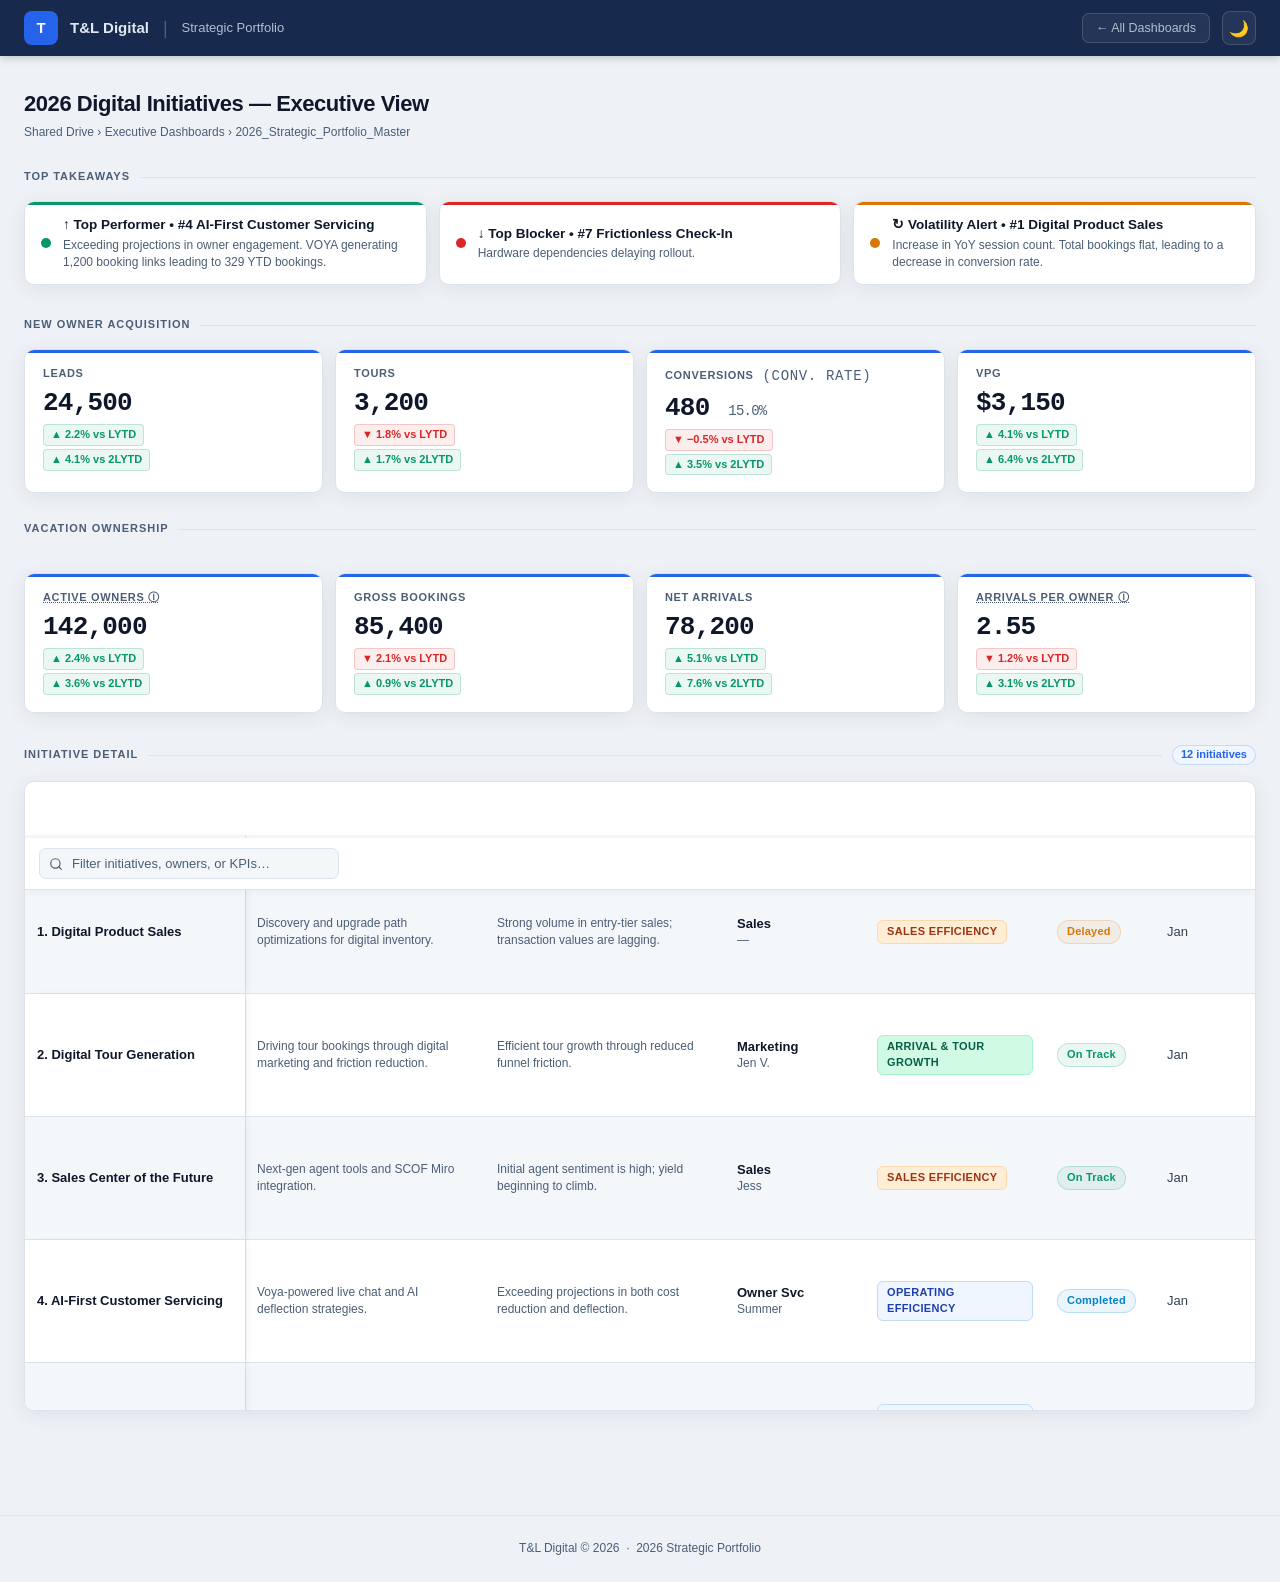
==== commit ebcfd4c1: "Add browser-enforced security layer to docs/ framework - CSP meta tag on index.html and initiative d" ====
--- a/docs/2026 Digital Portfolio Initiative Dashboard V0.2.html
+++ b/docs/2026 Digital Portfolio Initiative Dashboard V0.2.html
@@ -4,6 +4,17 @@
   <meta charset="utf-8" />
   <title>2026 Digital Initiatives – Strategic Portfolio</title>
   <meta name="viewport" content="width=device-width, initial-scale=1" />
+  <meta http-equiv="Content-Security-Policy"
+        content="default-src 'none';
+                 script-src 'self' 'unsafe-inline';
+                 style-src  'self' 'unsafe-inline' https://fonts.googleapis.com;
+                 font-src   https://fonts.gstatic.com;
+                 img-src    'self' data:;
+                 connect-src 'self' https:;
+                 frame-ancestors 'none';
+                 base-uri   'self';
+                 form-action 'none';" />
+  <meta name="referrer" content="strict-origin-when-cross-origin" />
   <link rel="preconnect" href="https://fonts.googleapis.com" />
   <link rel="preconnect" href="https://fonts.gstatic.com" crossorigin />
   <link href="https://fonts.googleapis.com/css2?family=DM+Sans:ital,opsz,wght@0,9..40,300..900;1,9..40,300..700&family=JetBrains+Mono:wght@400;500;700&display=swap" rel="stylesheet" />
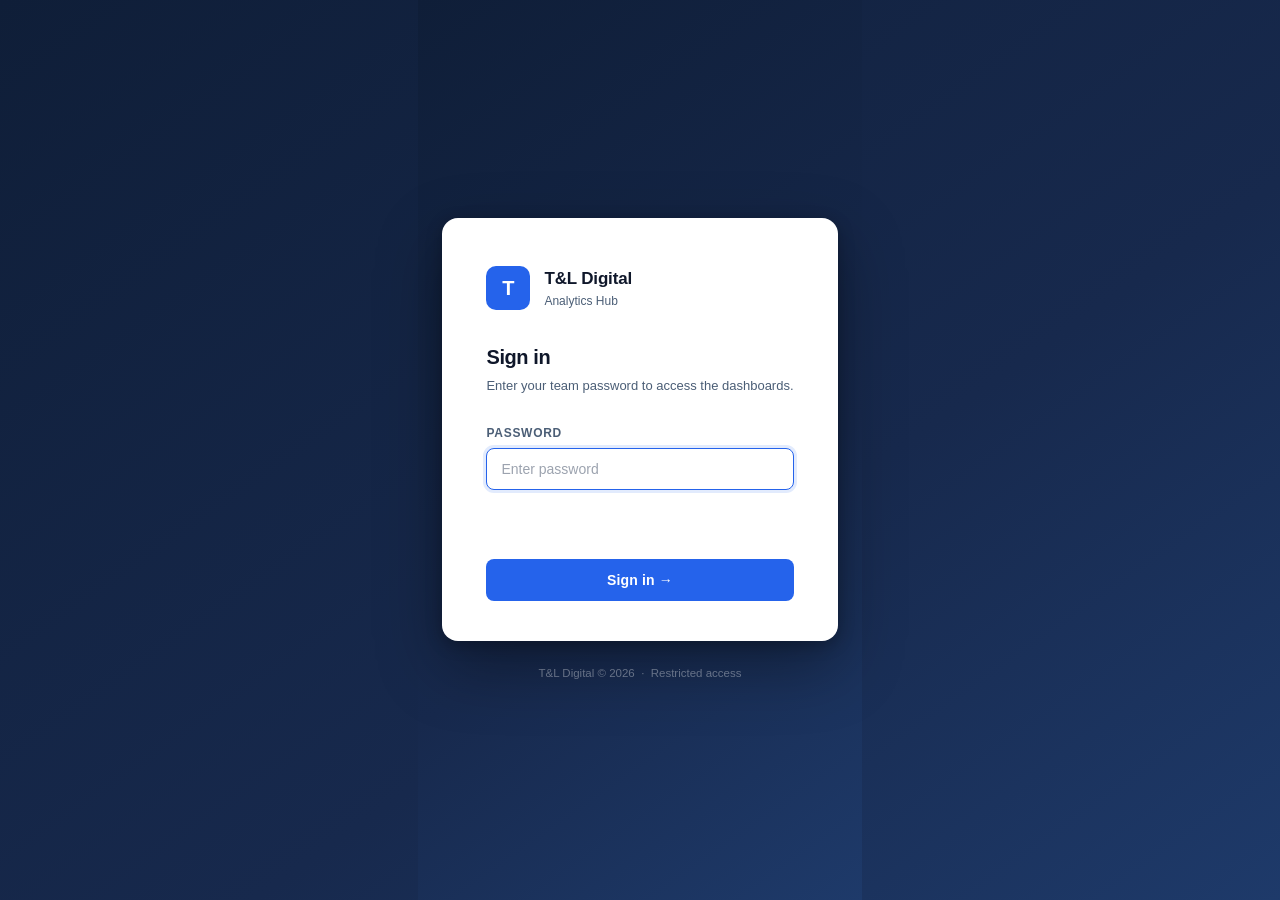
==== commit bcc97a91: "Add client-side password gate (gate.html) with auth guard on all pages gate.html: - Full-page sign-i" ====
--- a/docs/2026 Digital Portfolio Initiative Dashboard V0.2.html
+++ b/docs/2026 Digital Portfolio Initiative Dashboard V0.2.html
@@ -153,6 +153,16 @@
     .theme-toggle:hover { background: rgba(255,255,255,.12); }
     .icon-sun  { display: none; }
     .icon-moon { display: inline; }
+    .sign-out {
+      padding: 5px 13px;
+      border: 1px solid rgba(255,255,255,.15);
+      border-radius: 7px;
+      background: rgba(255,255,255,.06);
+      color: var(--sb-text-2); font-size: 12.5px;
+      font-family: var(--font-ui, sans-serif); font-weight: 600;
+      cursor: pointer; transition: background .15s, color .15s; white-space: nowrap;
+    }
+    .sign-out:hover { background: rgba(220,38,38,.25); color: #FCA5A5; border-color: rgba(220,38,38,.35); }
     [data-theme="dark"] .icon-sun  { display: inline; }
     [data-theme="dark"] .icon-moon { display: none; }
 
@@ -539,11 +549,20 @@
         localStorage.setItem('theme', next);
         renderAllSparklines(); // re-render with updated accent color
       });
+
+      // Sign out
+      document.getElementById('sign-out').addEventListener('click', function() {
+        sessionStorage.removeItem('tl_auth');
+        window.location.replace('gate.html');
+      });
     });
     window.addEventListener('resize', renderAllSparklines);
   </script>
 </head>
 <body>
+
+  <!-- ── Auth guard ── -->
+  <script>if (sessionStorage.getItem('tl_auth') !== '1') { window.location.replace('gate.html'); }</script>
 
   <!-- ── Topbar ── -->
   <div class="topbar">
@@ -557,6 +576,7 @@
       <span class="icon-moon">🌙</span>
       <span class="icon-sun">☀️</span>
     </button>
+    <button class="sign-out" id="sign-out" title="Sign out">Sign out</button>
   </div>
 
   <div class="wrap">
